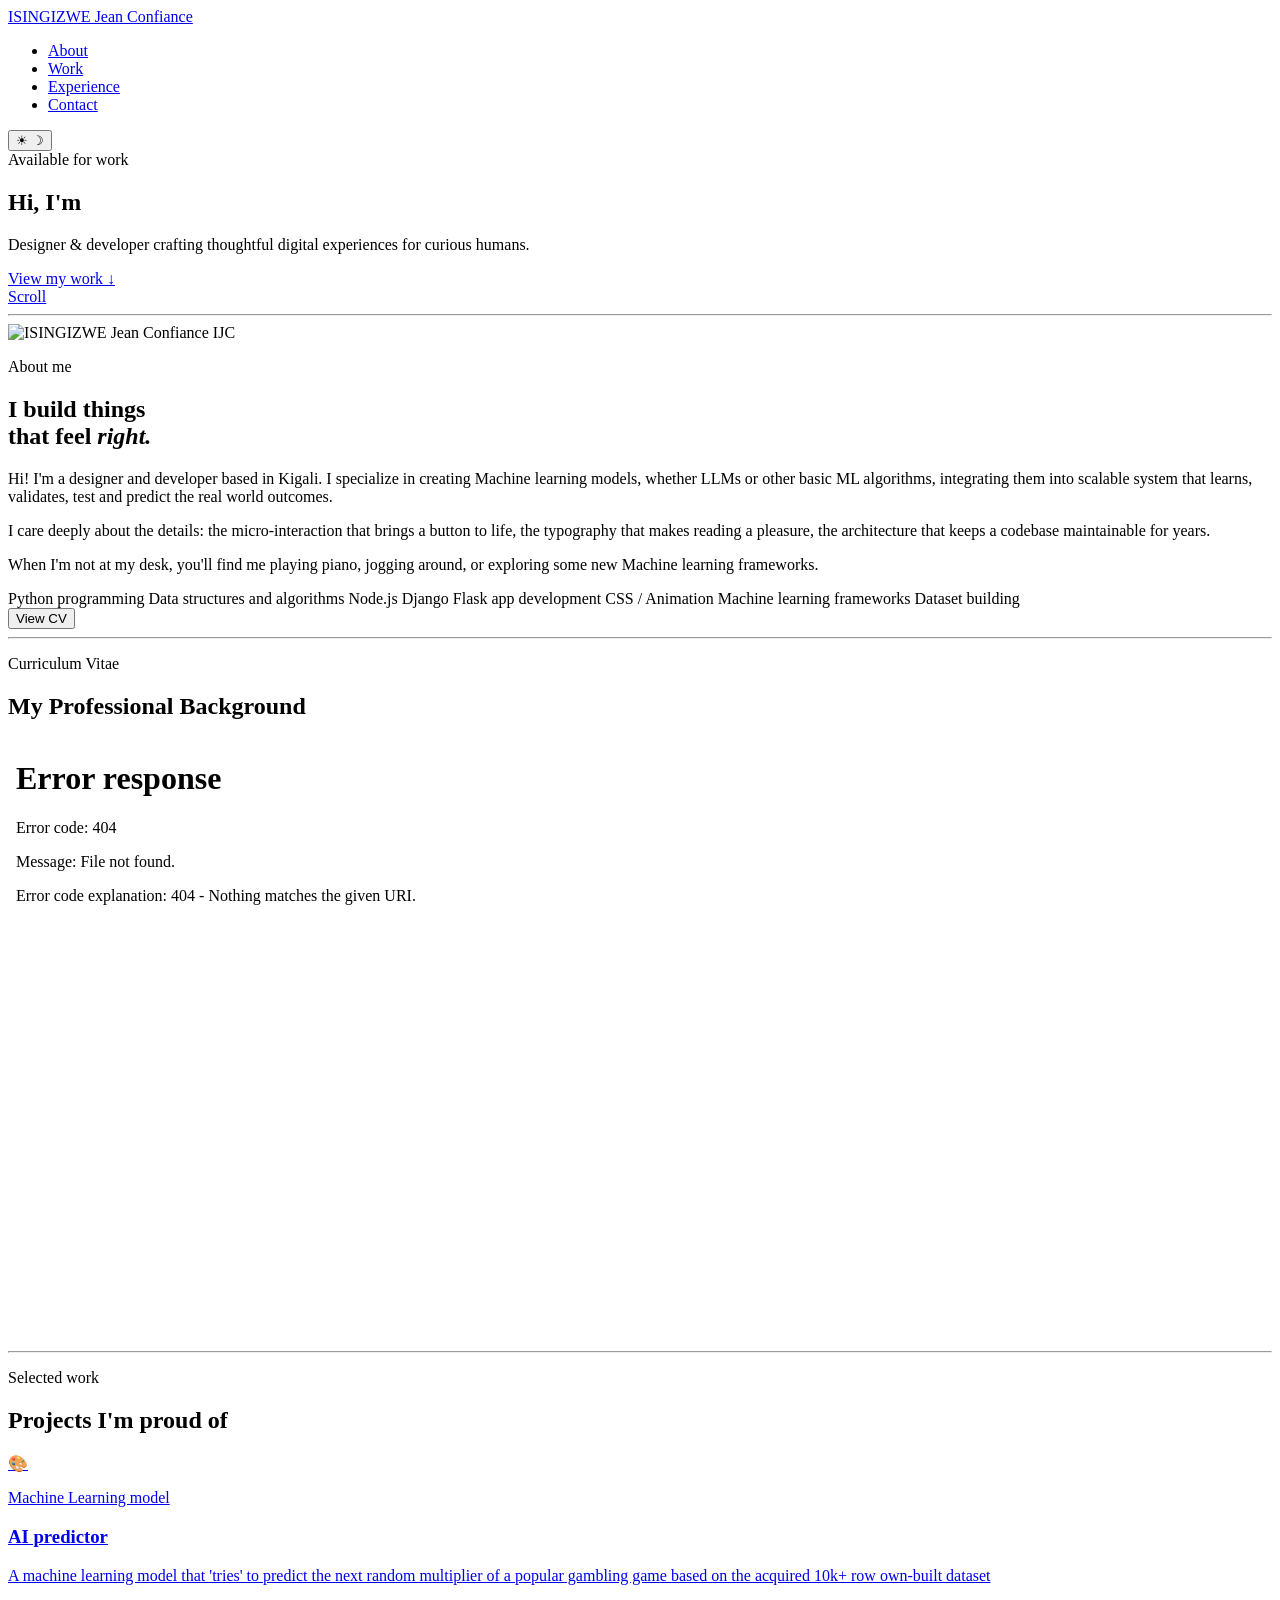
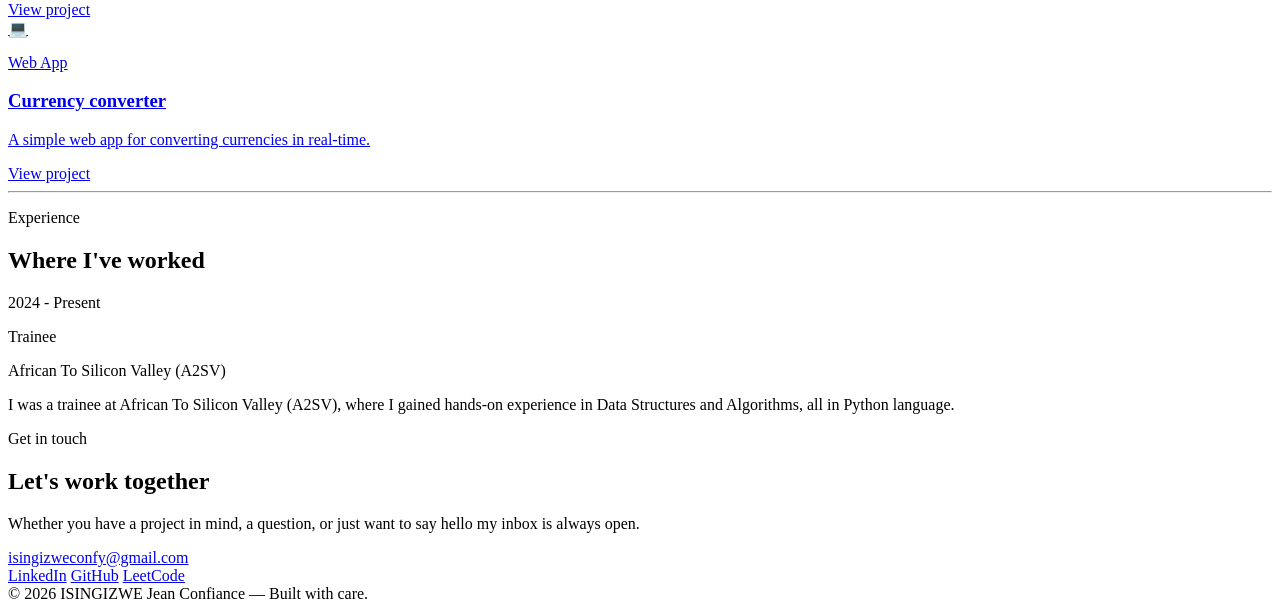
==== templates/index.html @ 3333d55b "Added files to .gitignore" ====
<!DOCTYPE html>
<html lang="en">
<head>
  <meta charset="UTF-8" />
  <meta name="viewport" content="width=device-width, initial-scale=1.0" />
  <title>ISINGIZWE Jean Confiance</title>
  <link rel="preconnect" href="https://fonts.googleapis.com" />
  <link rel="preconnect" href="https://fonts.gstatic.com" crossorigin />
  <link href="https://fonts.googleapis.com/css2?family=DM+Serif+Display:ital@0;1&family=DM+Sans:wght@300;400;500&display=swap" rel="stylesheet" />
  <link rel="stylesheet" href="style.css" />
</head>
<body>

  <!-- ══════════════════════════════════════
       NAV
  ══════════════════════════════════════ -->
  <nav>
    <a class="nav-logo" href="#hero">ISINGIZWE Jean Confiance</a>

    <div class="nav-right">
      <ul class="nav-links">
        <li><a href="#about">About</a></li>
        <li><a href="#work">Work</a></li>
        <li><a href="#experience">Experience</a></li>
        <li><a href="#contact">Contact</a></li>
      </ul>

      <!-- Dark / Light toggle -->
      <button class="theme-toggle" id="theme-toggle" aria-label="Switch theme">
        <span class="toggle-icon sun">☀</span>
        <span class="toggle-icon moon">☽</span>
        <span class="toggle-thumb"></span>
      </button>
    </div>
  </nav>


  <!-- ══════════════════════════════════════
       HERO
  ══════════════════════════════════════ -->
  <section id="hero">
    <div>
      <div class="hero-badge">Available for work</div>

      <!-- Typewriter heading -->
      <h1 class="hero-name">
        <span class="static-word">Hi,&nbsp;I'm</span>
        <span class="typewriter-wrap">
          <span class="typewriter-text" id="typewriter-text"></span>
          <span class="typewriter-cursor" aria-hidden="true"></span>
        </span>
      </h1>

      <p class="hero-tagline">
        Designer &amp; developer crafting thoughtful digital experiences for curious humans.
      </p>
      <a href="#work" class="hero-cta">View my work ↓</a>
    </div>

    <a href="#about" class="hero-scroll">Scroll</a>
  </section>

  <hr class="divider" />


  <!-- ══════════════════════════════════════
       ABOUT
  ══════════════════════════════════════ -->
  <section id="about">
    <div class="about-grid fade-in">
      <div class="about-avatar">
        <div class="avatar-placeholder">
          <img src="Jean Confiance_Photo.jpeg" alt="ISINGIZWE Jean Confiance" style="width:100%;height:100%;object-fit:cover;">
          <span class="avatar-initials">IJC</span>
        </div>
      </div>

      <div class="about-body">
        <p class="section-label">About me</p>
        <h2 class="section-title">I build things<br />that feel <em>right.</em></h2>
        <p>Hi! I'm a designer and developer based in Kigali. I specialize in creating Machine learning models, whether LLMs or other basic ML algorithms, integrating them into scalable system that learns, validates, test and predict the real world outcomes.</p>
        <p>I care deeply about the details: the micro-interaction that brings a button to life, the typography that makes reading a pleasure, the architecture that keeps a codebase maintainable for years.</p>
        <p>When I'm not at my desk, you'll find me playing piano, jogging around, or exploring some new Machine learning frameworks.</p>
        <div class="skills-row">
          <span class="skill-tag">Python programming</span>
          <span class="skill-tag">Data structures and algorithms</span>
          <span class="skill-tag">Node.js</span>
          <span class="skill-tag">Django</span>
          <span class="skill-tag">Flask app development</span>
          <span class="skill-tag">CSS / Animation</span>
          <span class="skill-tag">Machine learning frameworks</span>
          <span class="skill-tag">Dataset building</span>
          
        </div>
        <div class="cv-button-container">
          <button id="cv-button" class="cv-button">View CV</button>
        </div>
      </div>
    </div>
  </section>

  <hr class="divider" />

  <section id="cv" class="cv-section hidden">
    <div class="inner fade-in">
      <p class="section-label">Curriculum Vitae</p>
      <h2 class="section-title">My Professional Background</h2>
      <div class="cv-content">
        <iframe src="Resume.pdf" width="100%" height="600px" style="border: none;"></iframe>
      </div>
    </div>
  </section>

  <hr class="divider" />


  <!-- ══════════════════════════════════════
       WORK
  ══════════════════════════════════════ -->
  <div id="work">
    <div class="inner">
      <p class="section-label fade-in">Selected work</p>
      <h2 class="section-title fade-in">Projects I'm proud of</h2>

      <div class="projects-grid">

        <a class="project-card fade-in" href="https://github.com/Confy-Code/Confy_Aviator_predictor.git" target="_blank">
          <div class="project-icon">🎨</div>
          <p class="project-type">Machine Learning model</p>
          <h3 class="project-name">AI predictor</h3>
          <p class="project-desc">A machine learning model that 'tries' to predict the next random multiplier of a popular gambling game based on the acquired 10k+ row own-built dataset</p>
          <span class="project-link">View project</span>
        </a>

        <a class="project-card fade-in" href="https://confy-currency-converter.onrender.com/" target="_blank">
          <div class="project-icon">💻</div>
          <p class="project-type">Web App</p>
          <h3 class="project-name">Currency converter</h3>
          <p class="project-desc">A simple web app for converting currencies in real-time.</p>
          <span class="project-link">View project</span>
        </a>

      </div>
    </div>
  </div>

  <hr class="divider" />


  <!-- ══════════════════════════════════════
       EXPERIENCE
  ══════════════════════════════════════ -->
  <section id="experience">
    <p class="section-label fade-in">Experience</p>
    <h2 class="section-title fade-in">Where I've worked</h2>

    <div class="timeline fade-in">

      <div class="timeline-item">
        <span class="timeline-date">2024 - Present</span>
        <div>
          <p class="timeline-role">Trainee</p>
          <p class="timeline-company">African To Silicon Valley (A2SV)</p>
          <p class="timeline-detail">I was a trainee at African To Silicon Valley (A2SV), where I gained hands-on experience in Data Structures and Algorithms, all in Python language.</p>
        </div>
      </div>

    </div>
  </section>


  <!-- ══════════════════════════════════════
       CONTACT
  ══════════════════════════════════════ -->
  <div id="contact">
    <div class="inner fade-in">
      <p class="section-label">Get in touch</p>
      <h2 class="section-title">Let's work together</h2>
      <p>Whether you have a project in mind, a question, or just want to say hello my inbox is always open.</p>
      <a class="contact-email" href="mailto:hello@yourname.com">isingizweconfy@gmail.com</a>
      <div class="social-row">
        <a class="social-link" href="https://www.linkedin.com/in/isingizwe-j-confiance-118346249/" target="_blank">LinkedIn</a>
        <a class="social-link" href="https://github.com/Confy-Code" target="_blank">GitHub</a>
        <a class="social-link" href="https://leetcode.com/u/Confy-Code/" target="_blank">LeetCode</a>
      </div>
    </div>
  </div>


  <!-- ══════════════════════════════════════
       FOOTER
  ══════════════════════════════════════ -->
  <footer>
    © 2026 ISINGIZWE Jean Confiance — Built with care.
  </footer>

  <script src="main.js"></script>
</body>
</html>
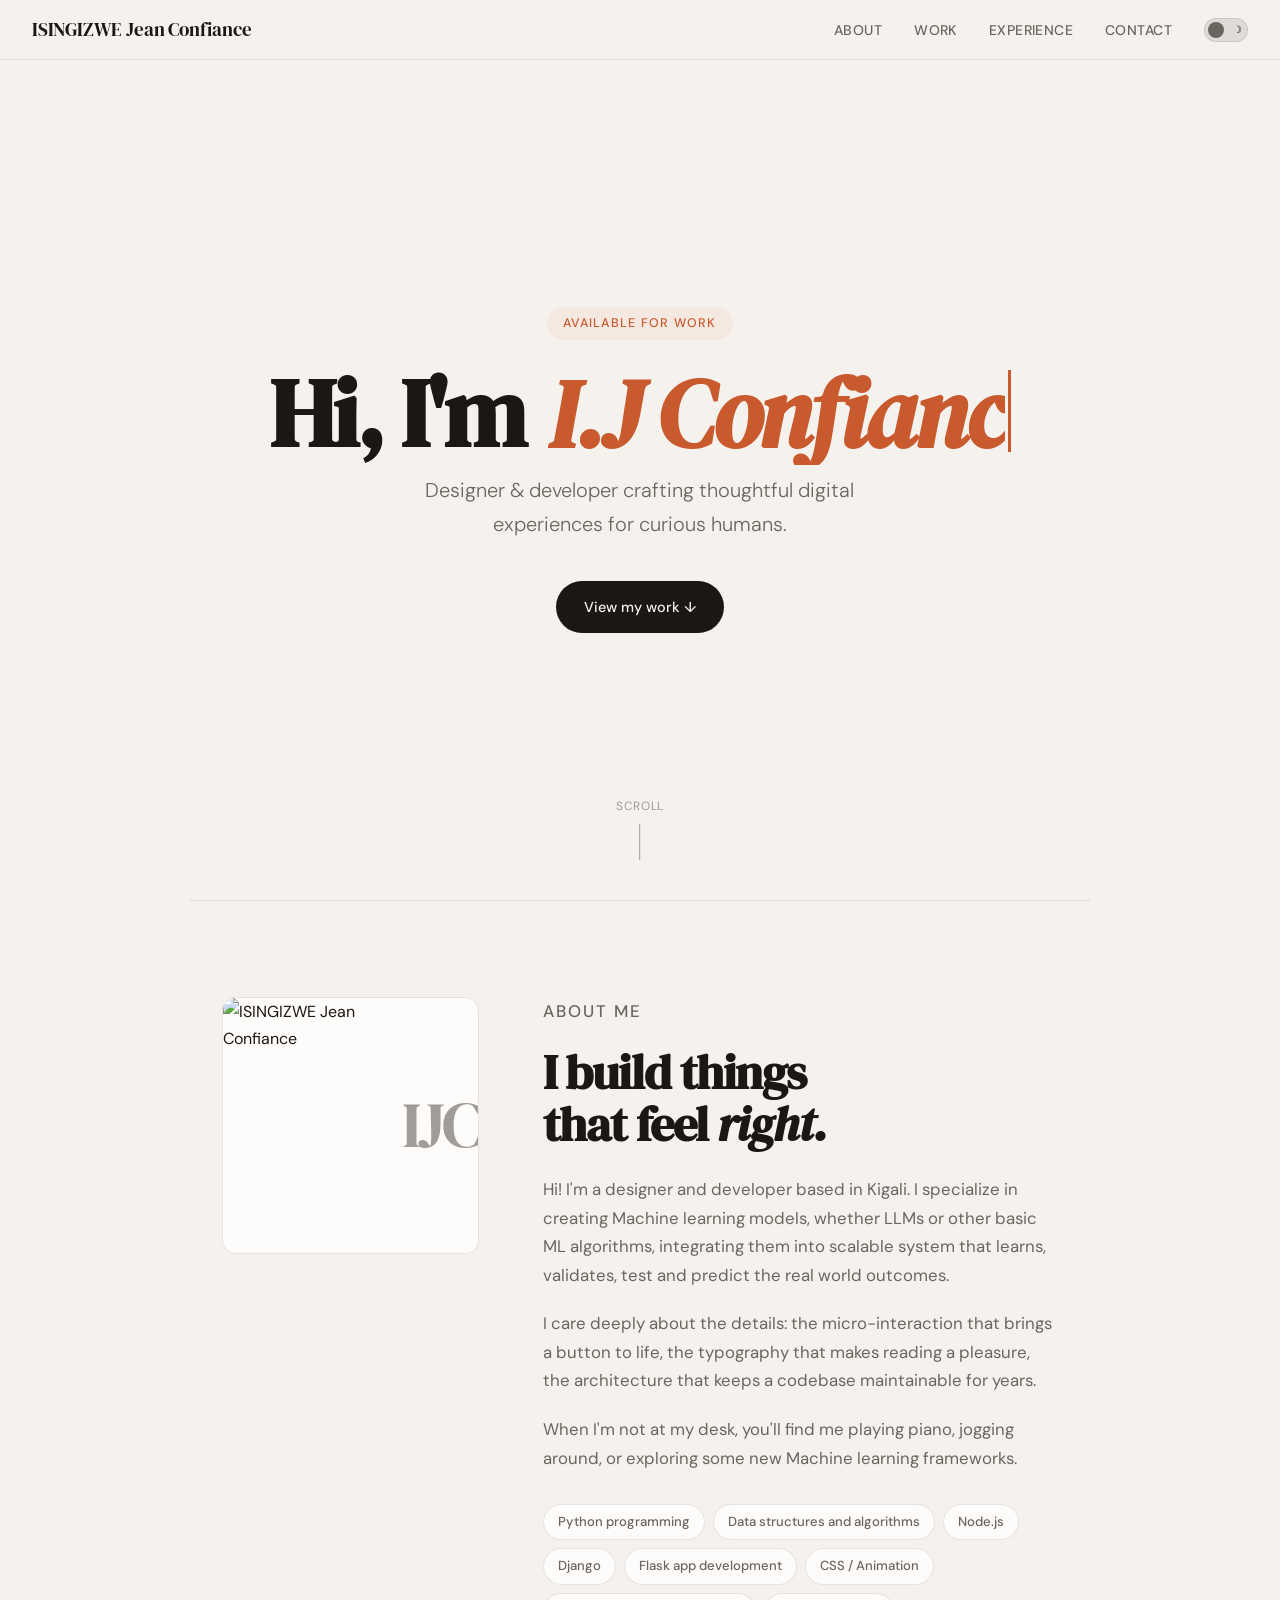
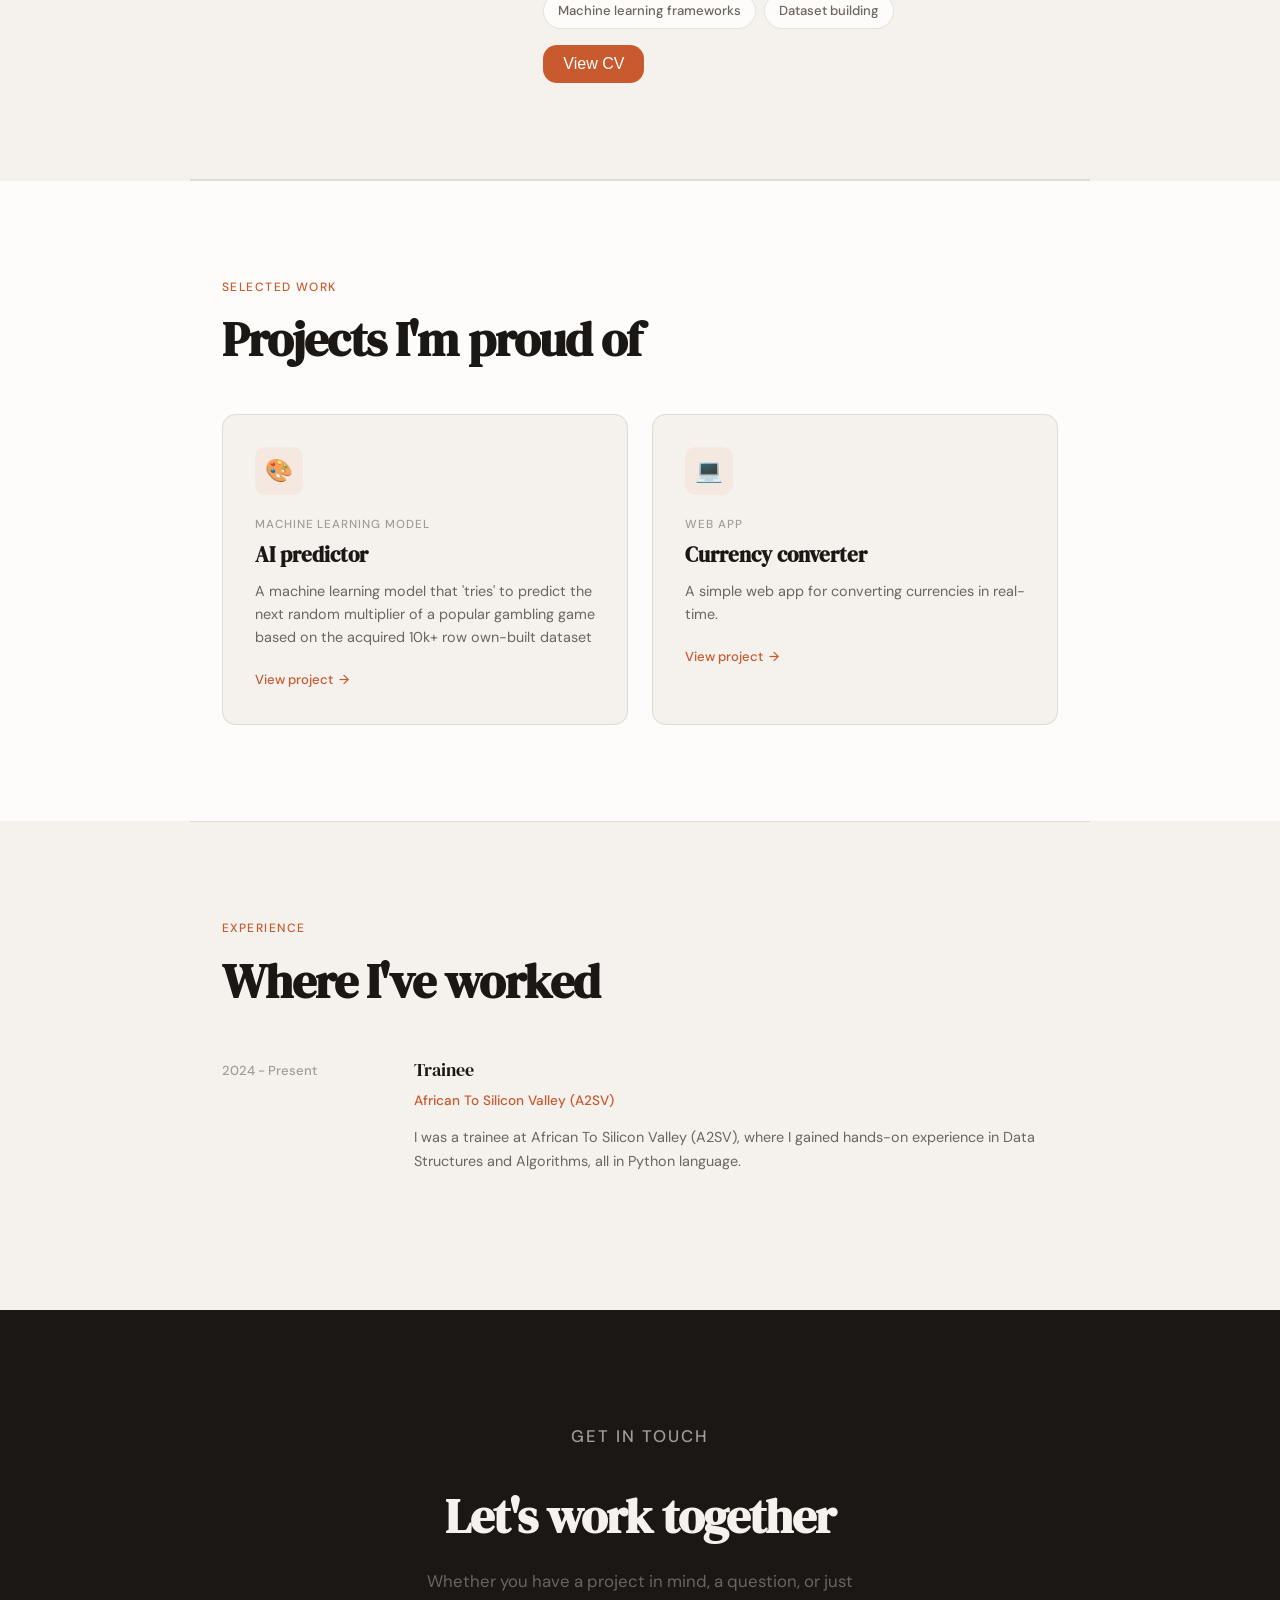
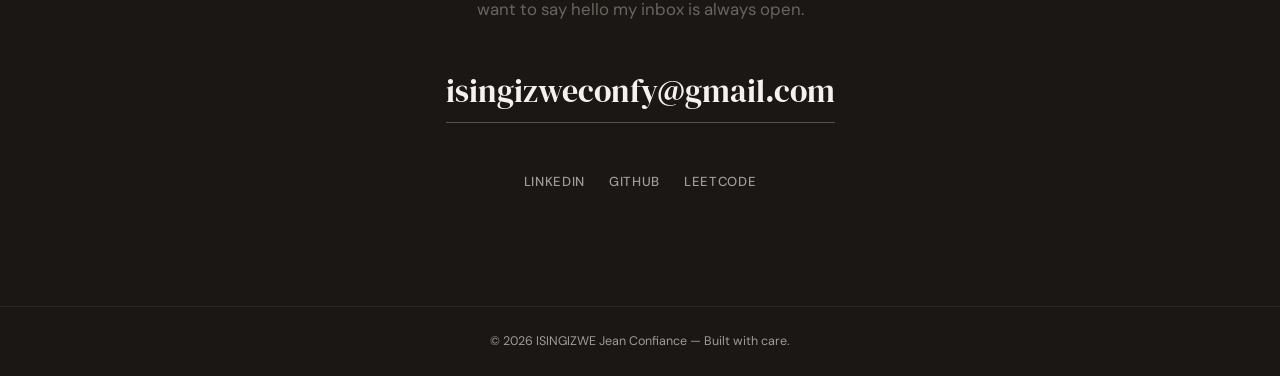
==== commit c1e96201: "Updated portfolio" ====
--- a/templates/index.html
+++ b/templates/index.html
@@ -7,7 +7,7 @@
   <link rel="preconnect" href="https://fonts.googleapis.com" />
   <link rel="preconnect" href="https://fonts.gstatic.com" crossorigin />
   <link href="https://fonts.googleapis.com/css2?family=DM+Serif+Display:ital@0;1&family=DM+Sans:wght@300;400;500&display=swap" rel="stylesheet" />
-  <link rel="stylesheet" href="style.css" />
+  <link rel="stylesheet" href="../scripts/style.css" />
 </head>
 <body>
 
@@ -70,7 +70,7 @@
     <div class="about-grid fade-in">
       <div class="about-avatar">
         <div class="avatar-placeholder">
-          <img src="Jean Confiance_Photo.jpeg" alt="ISINGIZWE Jean Confiance" style="width:100%;height:100%;object-fit:cover;">
+          <img src="../Jean Confiance_Photo.jpeg" alt="ISINGIZWE Jean Confiance" style="width:100%;height:100%;object-fit:cover;">
           <span class="avatar-initials">IJC</span>
         </div>
       </div>
@@ -106,7 +106,7 @@
       <p class="section-label">Curriculum Vitae</p>
       <h2 class="section-title">My Professional Background</h2>
       <div class="cv-content">
-        <iframe src="Resume.pdf" width="100%" height="600px" style="border: none;"></iframe>
+        <iframe src="../Resume.pdf" width="100%" height="600px" style="border: none;"></iframe>
       </div>
     </div>
   </section>
@@ -194,6 +194,6 @@
     © 2026 ISINGIZWE Jean Confiance — Built with care.
   </footer>
 
-  <script src="main.js"></script>
+  <script src="../scripts/main.js"></script>
 </body>
 </html>
--- a/scripts/style.css
+++ b/scripts/style.css
@@ -0,0 +1,522 @@
+/* =============================================
+   PORTFOLIO — style.css
+   ============================================= */
+
+*, *::before, *::after { box-sizing: border-box; margin: 0; padding: 0; }
+
+/* ── LIGHT THEME (default) ── */
+:root {
+  --bg:           #F5F2EE;
+  --surface:      #FDFCFA;
+  --ink:          #1A1714;
+  --ink-muted:    #6B6560;
+  --ink-faint:    #A09C97;
+  --accent:       #C85A2E;
+  --accent-light: #F5E8E0;
+  --border:       rgba(26,23,20,0.10);
+  --nav-bg:       rgba(245,242,238,0.88);
+  --serif:        'DM Serif Display', Georgia, serif;
+  --sans:         'DM Sans', system-ui, sans-serif;
+  --radius:       14px;
+  --max:          900px;
+  --transition:   background 0.3s ease, color 0.3s ease, border-color 0.3s ease;
+}
+
+/* ── DARK THEME ── */
+[data-theme="dark"] {
+  --bg:           #141210;
+  --surface:      #1C1917;
+  --ink:          #F0EDE8;
+  --ink-muted:    #A09C97;
+  --ink-faint:    #6B6560;
+  --accent:       #E07040;
+  --accent-light: #2A1A10;
+  --border:       rgba(240,237,232,0.10);
+  --nav-bg:       rgba(20,18,16,0.88);
+}
+
+html { scroll-behavior: smooth; }
+
+body {
+  font-family: var(--sans);
+  background: var(--bg);
+  color: var(--ink);
+  font-size: 16px;
+  line-height: 1.7;
+  font-weight: 400;
+  transition: var(--transition);
+}
+
+/* =============================================
+   NAV
+   ============================================= */
+nav {
+  position: fixed; top: 0; left: 0; right: 0; z-index: 100;
+  background: var(--nav-bg);
+  backdrop-filter: blur(12px);
+  border-bottom: 1px solid var(--border);
+  display: flex; align-items: center; justify-content: space-between;
+  padding: 0 2rem; height: 60px;
+  transition: var(--transition);
+}
+
+.nav-logo {
+  font-family: var(--serif);
+  font-size: 1.2rem;
+  color: var(--ink);
+  text-decoration: none;
+  letter-spacing: -0.01em;
+  transition: color 0.2s;
+}
+
+.nav-right {
+  display: flex; align-items: center; gap: 2rem;
+}
+
+.nav-links { display: flex; gap: 2rem; list-style: none; }
+
+.nav-links a {
+  font-size: 0.875rem;
+  font-weight: 500;
+  color: var(--ink-muted);
+  text-decoration: none;
+  letter-spacing: 0.03em;
+  text-transform: uppercase;
+  transition: color 0.2s;
+}
+.nav-links a:hover { color: var(--accent); }
+
+/* ── THEME TOGGLE BUTTON ── */
+.theme-toggle {
+  width: 44px; height: 24px;
+  background: var(--border);
+  border: 1px solid var(--border);
+  border-radius: 100px;
+  cursor: pointer;
+  position: relative;
+  transition: background 0.3s;
+  flex-shrink: 0;
+  padding: 0;
+  outline: none;
+}
+.theme-toggle:focus-visible {
+  box-shadow: 0 0 0 3px var(--accent);
+}
+.theme-toggle .toggle-thumb {
+  position: absolute;
+  top: 3px; left: 3px;
+  width: 16px; height: 16px;
+  border-radius: 50%;
+  background: var(--ink-muted);
+  transition: transform 0.3s cubic-bezier(0.34,1.56,0.64,1), background 0.3s;
+}
+[data-theme="dark"] .theme-toggle .toggle-thumb {
+  transform: translateX(20px);
+  background: var(--accent);
+}
+.theme-toggle .toggle-icon {
+  position: absolute;
+  top: 50%; font-size: 10px;
+  line-height: 1;
+  transform: translateY(-50%);
+  user-select: none;
+  pointer-events: none;
+}
+.toggle-icon.sun  { left:  5px; }
+.toggle-icon.moon { right: 5px; }
+
+/* =============================================
+   HERO
+   ============================================= */
+#hero {
+  min-height: 100vh;
+  display: flex; align-items: center; justify-content: center;
+  text-align: center;
+  padding: 120px 2rem 80px;
+  position: relative;
+  overflow: hidden;
+}
+
+.hero-badge {
+  display: inline-block;
+  font-size: 0.78rem; font-weight: 500;
+  letter-spacing: 0.1em; text-transform: uppercase;
+  color: var(--accent);
+  background: var(--accent-light);
+  padding: 6px 16px; border-radius: 100px;
+  margin-bottom: 1.5rem;
+  transition: var(--transition);
+}
+
+/* ── TYPEWRITER NAME ── */
+.hero-name {
+  font-family: var(--serif);
+  font-size: clamp(3rem, 8vw, 6rem);
+  line-height: 1.05;
+  letter-spacing: -0.03em;
+  color: var(--ink);
+  margin-bottom: 0.5rem;
+  display: flex;
+  align-items: baseline;
+  justify-content: center;
+  flex-wrap: wrap;
+  gap: 0.25em;
+}
+
+.hero-name .static-word {
+  display: inline-block;
+}
+
+.typewriter-wrap {
+  display: inline-flex;
+  align-items: baseline;
+  position: relative;
+}
+
+.typewriter-text {
+  font-style: italic;
+  color: var(--accent);
+  white-space: nowrap;
+  overflow: hidden;
+  display: inline-block;
+}
+
+/* blinking cursor */
+.typewriter-cursor {
+  display: inline-block;
+  width: 3px;
+  height: 0.85em;
+  background: var(--accent);
+  margin-left: 3px;
+  vertical-align: baseline;
+  position: relative;
+  top: 0.05em;
+  animation: blink 0.75s step-end infinite;
+  flex-shrink: 0;
+}
+
+@keyframes blink {
+  0%, 100% { opacity: 1; }
+  50%       { opacity: 0; }
+}
+
+.hero-tagline {
+  font-size: clamp(1rem, 2.5vw, 1.25rem);
+  color: var(--ink-muted);
+  max-width: 480px;
+  margin: 0 auto 2.5rem;
+  font-weight: 300;
+}
+
+.hero-cta {
+  display: inline-flex; align-items: center; gap: 10px;
+  background: var(--ink); color: var(--bg);
+  text-decoration: none;
+  font-size: 0.9rem; font-weight: 500;
+  padding: 14px 28px; border-radius: 100px;
+  transition: background 0.2s, transform 0.15s, color 0.2s;
+}
+.hero-cta:hover { background: var(--accent); transform: translateY(-2px); color: #fff; }
+
+.hero-scroll {
+  position: absolute; bottom: 2.5rem; left: 50%; transform: translateX(-50%);
+  display: flex; flex-direction: column; align-items: center; gap: 8px;
+  font-size: 0.75rem; color: var(--ink-faint); letter-spacing: 0.05em;
+  text-transform: uppercase; text-decoration: none;
+  animation: bob 2.5s ease-in-out infinite;
+}
+.hero-scroll::after {
+  content: ''; display: block;
+  width: 1px; height: 36px;
+  background: var(--ink-faint);
+}
+@keyframes bob {
+  0%,100% { transform: translateX(-50%) translateY(0);   }
+  50%     { transform: translateX(-50%) translateY(6px);  }
+}
+
+/* =============================================
+   SHARED SECTION STYLES
+   ============================================= */
+section { max-width: var(--max); margin: 0 auto; padding: 6rem 2rem; }
+
+.section-label {
+  font-size: 0.75rem; font-weight: 500;
+  letter-spacing: 0.12em; text-transform: uppercase;
+  color: var(--accent);
+  margin-bottom: 1rem;
+}
+
+.section-title {
+  font-family: var(--serif);
+  font-size: clamp(2rem, 4vw, 3rem);
+  line-height: 1.1; letter-spacing: -0.02em;
+  color: var(--ink);
+  margin-bottom: 1.5rem;
+}
+
+.divider {
+  border: none;
+  border-top: 1px solid var(--border);
+  max-width: var(--max); margin: 0 auto;
+}
+
+/* =============================================
+   ABOUT
+   ============================================= */
+#about .about-grid {
+  display: grid;
+  grid-template-columns: 1fr 2fr;
+  gap: 4rem; align-items: start;
+}
+
+.about-avatar {
+  aspect-ratio: 1;
+  background: var(--surface);
+  border-radius: var(--radius);
+  border: 1px solid var(--border);
+  overflow: hidden;
+  display: flex; align-items: center; justify-content: center;
+  transition: var(--transition);
+}
+
+.avatar-placeholder {
+  width: 100%; height: 100%;
+  background: var(--surface);
+  display: flex; align-items: center; justify-content: center;
+  min-height: 240px;
+}
+
+.avatar-initials {
+  font-family: var(--serif);
+  font-size: 4rem; color: var(--ink-faint);
+  letter-spacing: -0.04em;
+}
+
+.about-body p { color: var(--ink-muted); margin-bottom: 1.25rem; font-size: 1.05rem; }
+.about-body p:last-child { margin-bottom: 0; }
+
+.skills-row {
+  display: flex; flex-wrap: wrap; gap: 8px; margin-top: 2rem;
+}
+
+.skill-tag {
+  font-size: 0.82rem; font-weight: 500;
+  background: var(--surface);
+  border: 1px solid var(--border);
+  padding: 6px 14px; border-radius: 100px;
+  color: var(--ink-muted);
+  transition: var(--transition);
+}
+
+/* =============================================
+   WORK
+   ============================================= */
+#work {
+  background: var(--surface);
+  max-width: 100%; padding: 6rem 0;
+  transition: var(--transition);
+}
+#work .inner { max-width: var(--max); margin: 0 auto; padding: 0 2rem; }
+
+.projects-grid {
+  display: grid;
+  grid-template-columns: repeat(auto-fit, minmax(260px, 1fr));
+  gap: 1.5rem;
+  margin-top: 3rem;
+}
+
+.project-card {
+  background: var(--bg);
+  border-radius: var(--radius);
+  border: 1px solid var(--border);
+  padding: 2rem;
+  transition: transform 0.2s, box-shadow 0.2s, background 0.3s, border-color 0.3s;
+  cursor: pointer;
+  text-decoration: none; color: inherit; display: block;
+}
+.project-card:hover {
+  transform: translateY(-4px);
+  box-shadow: 0 12px 32px rgba(0,0,0,0.12);
+}
+
+.project-icon {
+  width: 48px; height: 48px;
+  background: var(--accent-light);
+  border-radius: 10px;
+  display: flex; align-items: center; justify-content: center;
+  font-size: 1.4rem; margin-bottom: 1.25rem;
+  transition: var(--transition);
+}
+
+.project-type {
+  font-size: 0.73rem; font-weight: 500;
+  letter-spacing: 0.08em; text-transform: uppercase;
+  color: var(--ink-faint); margin-bottom: 0.5rem;
+}
+
+.project-name {
+  font-family: var(--serif);
+  font-size: 1.3rem; color: var(--ink);
+  margin-bottom: 0.75rem; line-height: 1.2;
+}
+
+.project-desc { font-size: 0.9rem; color: var(--ink-muted); line-height: 1.6; }
+
+.project-link {
+  display: inline-flex; align-items: center; gap: 6px;
+  margin-top: 1.25rem;
+  font-size: 0.82rem; font-weight: 500;
+  color: var(--accent); text-decoration: none;
+}
+.project-link::after { content: '→'; transition: transform 0.15s; }
+.project-link:hover::after { transform: translateX(4px); }
+
+/* =============================================
+   EXPERIENCE
+   ============================================= */
+#experience .timeline { margin-top: 3rem; }
+
+.timeline-item {
+  display: grid;
+  grid-template-columns: 160px 1fr;
+  gap: 2rem;
+  padding-bottom: 2.5rem;
+  position: relative;
+}
+
+.timeline-item:not(:last-child)::after {
+  content: '';
+  position: absolute; left: 159px; top: 0; bottom: 0;
+  width: 1px; background: var(--border);
+  transition: background 0.3s;
+}
+
+.timeline-date {
+  font-size: 0.82rem; color: var(--ink-faint);
+  padding-top: 4px; font-weight: 500;
+}
+
+.timeline-role {
+  font-family: var(--serif);
+  font-size: 1.1rem; margin-bottom: 0.25rem;
+  color: var(--ink);
+}
+
+.timeline-company {
+  font-size: 0.85rem; color: var(--accent);
+  font-weight: 500; margin-bottom: 0.75rem;
+}
+
+.timeline-detail { font-size: 0.9rem; color: var(--ink-muted); }
+
+/* =============================================
+   CONTACT
+   ============================================= */
+#contact {
+  text-align: center;
+  background: var(--ink);
+  color: var(--bg);
+  max-width: 100%; padding: 7rem 2rem;
+  transition: var(--transition);
+}
+#contact .inner { max-width: var(--max); margin: 0 auto; }
+#contact .section-label { color: var(--ink-faint); }
+#contact .section-title { color: var(--bg); }
+#contact p { color: var(--ink-muted); font-size: 1.05rem; max-width: 440px; margin: 0 auto 2.5rem; }
+
+.contact-email {
+  display: inline-block;
+  font-family: var(--serif);
+  font-size: clamp(1.4rem, 3vw, 2rem);
+  color: var(--bg); text-decoration: none;
+  border-bottom: 1.5px solid rgba(255,255,255,0.25);
+  padding-bottom: 4px;
+  margin-bottom: 3rem;
+  transition: border-color 0.2s, color 0.2s;
+}
+.contact-email:hover { border-color: var(--accent); color: #f5c4a8; }
+
+.social-row {
+  display: flex; justify-content: center; gap: 1.5rem; flex-wrap: wrap;
+}
+
+.social-link {
+  font-size: 0.82rem; font-weight: 500;
+  letter-spacing: 0.05em; text-transform: uppercase;
+  color: var(--ink-faint); text-decoration: none;
+  transition: color 0.2s;
+}
+.social-link:hover { color: var(--bg); }
+
+/* =============================================
+   FOOTER
+   ============================================= */
+footer {
+  background: var(--ink);
+  text-align: center;
+  padding: 1.5rem;
+  border-top: 1px solid rgba(255,255,255,0.07);
+  font-size: 0.78rem; color: var(--ink-faint);
+  transition: var(--transition);
+}
+
+/* =============================================
+   SCROLL FADE-IN
+   ============================================= */
+.fade-in {
+  opacity: 0;
+  transform: translateY(18px);
+  transition: opacity 0.5s ease, transform 0.5s ease;
+}
+.fade-in.visible {
+  opacity: 1;
+  transform: translateY(0);
+}
+
+/* =============================================
+   RESPONSIVE
+   ============================================= */
+@media (max-width: 680px) {
+  nav { padding: 0 1.25rem; }
+  .nav-links { gap: 1.25rem; }
+  .nav-right { gap: 1.25rem; }
+
+  #about .about-grid { grid-template-columns: 1fr; }
+
+  .timeline-item { grid-template-columns: 1fr; gap: 0.25rem; }
+  .timeline-item:not(:last-child)::after { display: none; }
+  .timeline-date { font-size: 0.78rem; }
+}
+
+/* =============================================
+   CV STYLES
+   ============================================= */
+.hidden {
+  display: none;
+}
+
+.cv-button {
+  background: var(--accent);
+  color: white;
+  border: none;
+  padding: 10px 20px;
+  border-radius: var(--radius);
+  cursor: pointer;
+  font-size: 16px;
+  transition: var(--transition);
+  margin-top: 1rem;
+}
+
+.cv-button:hover {
+  background: var(--accent-light);
+  color: var(--ink);
+}
+
+.cv-section {
+  padding: 4rem 0;
+}
+
+.cv-content {
+  margin-top: 2rem;
+}
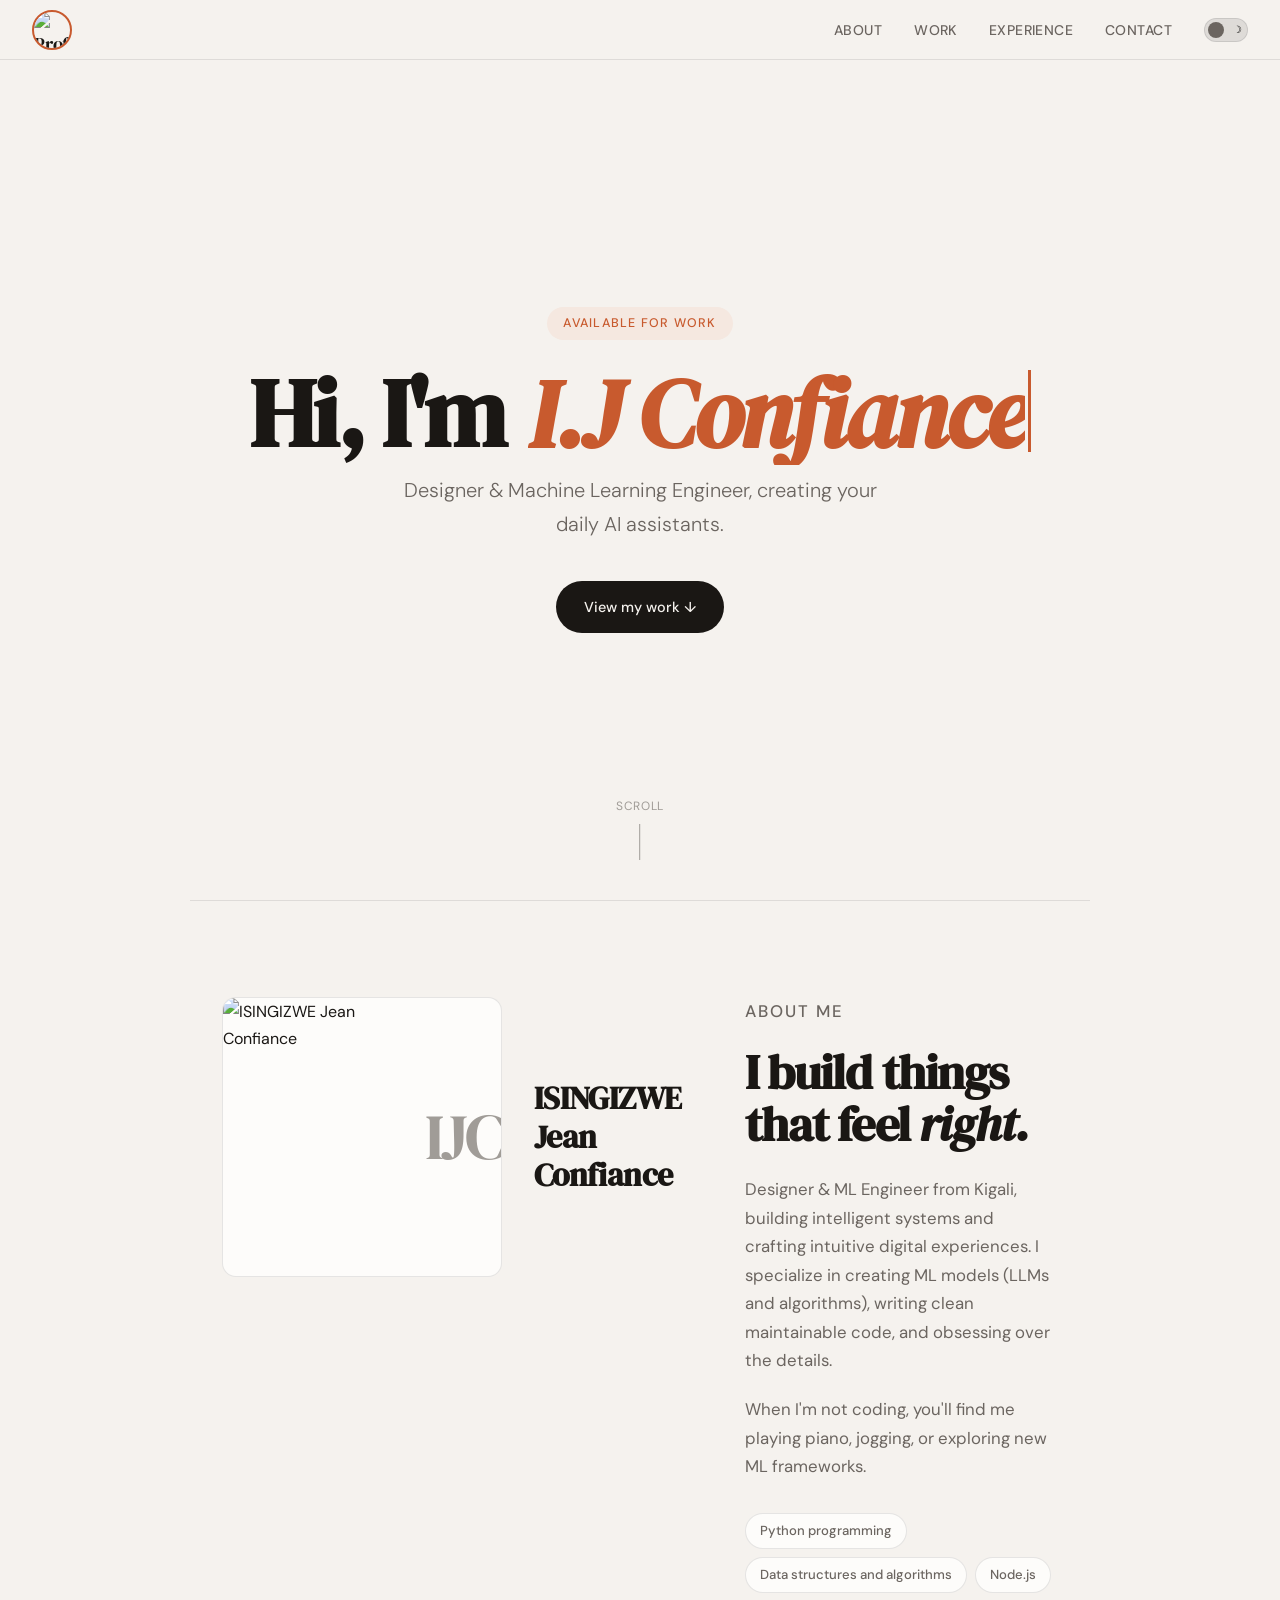
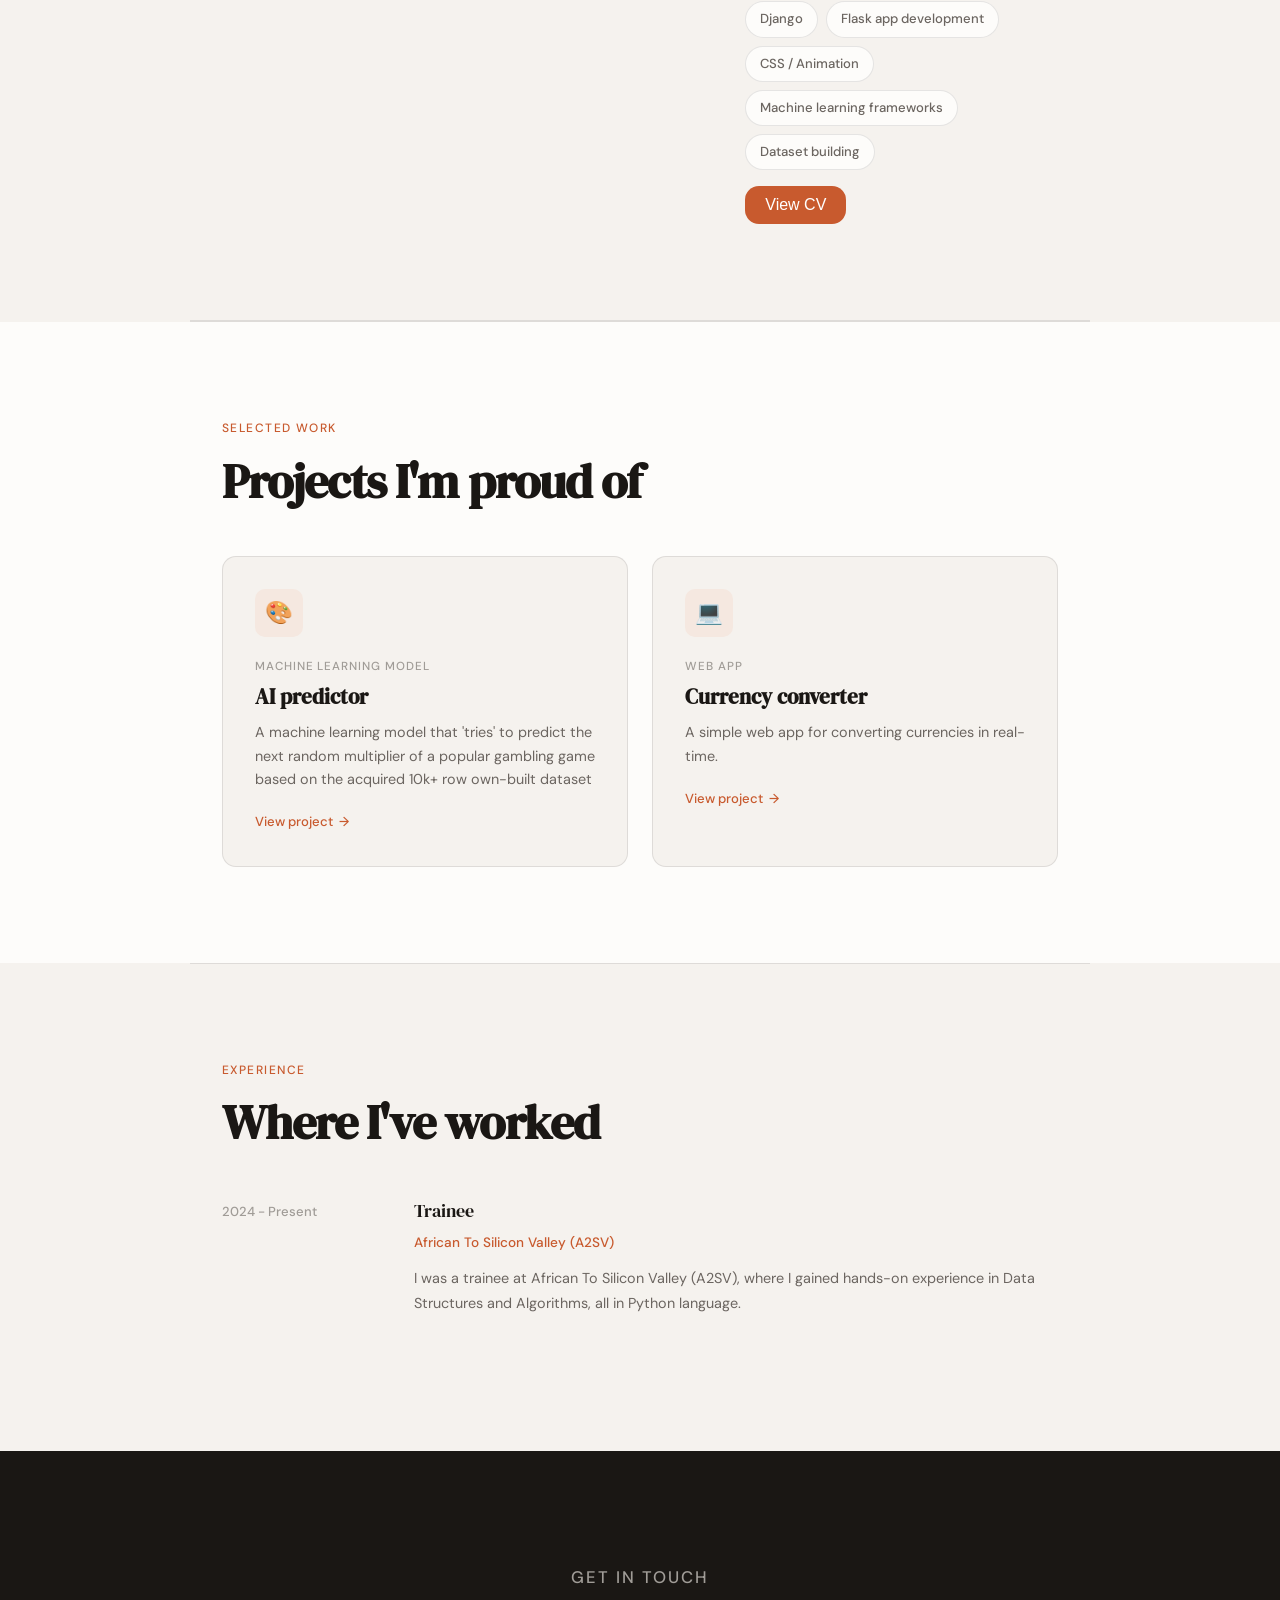
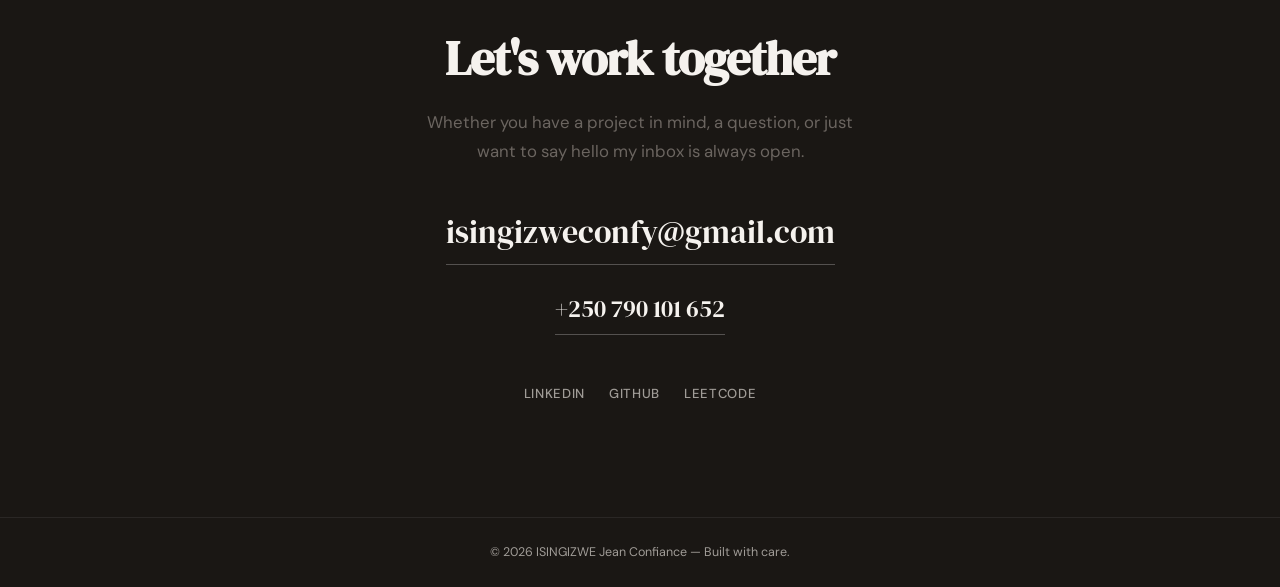
==== commit 0b274376: "updated the front page" ====
--- a/templates/index.html
+++ b/templates/index.html
@@ -15,7 +15,9 @@
        NAV
   ══════════════════════════════════════ -->
   <nav>
-    <a class="nav-logo" href="#hero">ISINGIZWE Jean Confiance</a>
+    <a class="nav-logo" href="#hero">
+      <img src="../Jean Confiance_Photo.jpeg" alt="Profile" class="nav-profile-img">
+    </a>
 
     <div class="nav-right">
       <ul class="nav-links">
@@ -52,7 +54,7 @@
       </h1>
 
       <p class="hero-tagline">
-        Designer &amp; developer crafting thoughtful digital experiences for curious humans.
+        Designer &amp; Machine Learning Engineer, creating your daily AI assistants.
       </p>
       <a href="#work" class="hero-cta">View my work ↓</a>
     </div>
@@ -69,18 +71,22 @@
   <section id="about">
     <div class="about-grid fade-in">
       <div class="about-avatar">
-        <div class="avatar-placeholder">
-          <img src="../Jean Confiance_Photo.jpeg" alt="ISINGIZWE Jean Confiance" style="width:100%;height:100%;object-fit:cover;">
-          <span class="avatar-initials">IJC</span>
+        <div class="about-avatar-header">
+          <div class="avatar-placeholder">
+            <img src="../Jean Confiance_Photo.jpeg" alt="ISINGIZWE Jean Confiance" style="width:100%;height:100%;object-fit:cover;">
+            <span class="avatar-initials">IJC</span>
+          </div>
+          <div class="avatar-name">
+            <h3>ISINGIZWE Jean Confiance</h3>
+          </div>
         </div>
       </div>
 
       <div class="about-body">
         <p class="section-label">About me</p>
         <h2 class="section-title">I build things<br />that feel <em>right.</em></h2>
-        <p>Hi! I'm a designer and developer based in Kigali. I specialize in creating Machine learning models, whether LLMs or other basic ML algorithms, integrating them into scalable system that learns, validates, test and predict the real world outcomes.</p>
-        <p>I care deeply about the details: the micro-interaction that brings a button to life, the typography that makes reading a pleasure, the architecture that keeps a codebase maintainable for years.</p>
-        <p>When I'm not at my desk, you'll find me playing piano, jogging around, or exploring some new Machine learning frameworks.</p>
+        <p>Designer & ML Engineer from Kigali, building intelligent systems and crafting intuitive digital experiences. I specialize in creating ML models (LLMs and algorithms), writing clean maintainable code, and obsessing over the details.</p>
+        <p>When I'm not coding, you'll find me playing piano, jogging, or exploring new ML frameworks.</p>
         <div class="skills-row">
           <span class="skill-tag">Python programming</span>
           <span class="skill-tag">Data structures and algorithms</span>
@@ -177,7 +183,10 @@
       <p class="section-label">Get in touch</p>
       <h2 class="section-title">Let's work together</h2>
       <p>Whether you have a project in mind, a question, or just want to say hello my inbox is always open.</p>
-      <a class="contact-email" href="mailto:hello@yourname.com">isingizweconfy@gmail.com</a>
+      <div class="contact-methods">
+        <a class="contact-email" href="https://mail.google.com/mail/?view=cm&fs=1&to=isingizweconfy@gmail.com" target="_blank">isingizweconfy@gmail.com</a>
+        <a class="contact-phone">+250 790 101 652</a>
+      </div>
       <div class="social-row">
         <a class="social-link" href="https://www.linkedin.com/in/isingizwe-j-confiance-118346249/" target="_blank">LinkedIn</a>
         <a class="social-link" href="https://github.com/Confy-Code" target="_blank">GitHub</a>
--- a/scripts/style.css
+++ b/scripts/style.css
@@ -67,6 +67,22 @@
   text-decoration: none;
   letter-spacing: -0.01em;
   transition: color 0.2s;
+  display: flex;
+  align-items: center;
+  flex-shrink: 0;
+}
+
+.nav-profile-img {
+  width: 40px;
+  height: 40px;
+  border-radius: 50%;
+  object-fit: cover;
+  border: 2px solid var(--accent);
+  transition: transform 0.2s;
+}
+
+.nav-logo:hover .nav-profile-img {
+  transform: scale(1.1);
 }
 
 .nav-right {
@@ -271,26 +287,62 @@
 }
 
 .about-avatar {
-  aspect-ratio: 1;
+  aspect-ratio: auto;
+  background: transparent;
+  border-radius: 0;
+  border: none;
+  overflow: visible;
+  display: flex;
+  align-items: center;
+  justify-content: flex-start;
+  transition: var(--transition);
+}
+
+.avatar-placeholder {
+  width: 100%;
+  height: 100%;
   background: var(--surface);
+  display: flex;
+  align-items: center;
+  justify-content: center;
+  min-height: 280px;
   border-radius: var(--radius);
   border: 1px solid var(--border);
   overflow: hidden;
-  display: flex; align-items: center; justify-content: center;
-  transition: var(--transition);
-}
-
-.avatar-placeholder {
-  width: 100%; height: 100%;
-  background: var(--surface);
-  display: flex; align-items: center; justify-content: center;
-  min-height: 240px;
+  flex-shrink: 0;
 }
 
 .avatar-initials {
   font-family: var(--serif);
   font-size: 4rem; color: var(--ink-faint);
   letter-spacing: -0.04em;
+}
+
+.about-avatar-header {
+  display: flex;
+  align-items: center;
+  gap: 2rem;
+  width: 100%;
+}
+
+.about-avatar-header .avatar-placeholder {
+  flex-shrink: 0;
+  width: 280px;
+  height: 280px;
+  min-height: unset;
+}
+
+.avatar-name {
+  flex: 1;
+}
+
+.avatar-name h3 {
+  font-family: var(--serif);
+  font-size: 2rem;
+  color: var(--ink);
+  line-height: 1.2;
+  letter-spacing: -0.02em;
+  margin: 0;
 }
 
 .about-body p { color: var(--ink-muted); margin-bottom: 1.25rem; font-size: 1.05rem; }
@@ -432,10 +484,29 @@
   color: var(--bg); text-decoration: none;
   border-bottom: 1.5px solid rgba(255,255,255,0.25);
   padding-bottom: 4px;
+  transition: border-color 0.2s, color 0.2s;
+}
+.contact-email:hover { border-color: var(--accent); color: #f5c4a8; }
+
+.contact-methods {
+  display: flex;
+  flex-direction: column;
+  align-items: center;
+  gap: 1.5rem;
   margin-bottom: 3rem;
+}
+
+.contact-phone {
+  display: inline-block;
+  font-family: var(--serif);
+  font-size: clamp(1rem, 2vw, 1.5rem);
+  color: var(--bg);
+  text-decoration: none;
+  border-bottom: 1.5px solid rgba(255,255,255,0.25);
+  padding-bottom: 4px;
   transition: border-color 0.2s, color 0.2s;
 }
-.contact-email:hover { border-color: var(--accent); color: #f5c4a8; }
+.contact-phone:hover { border-color: var(--accent); color: #f5c4a8; }
 
 .social-row {
   display: flex; justify-content: center; gap: 1.5rem; flex-wrap: wrap;
@@ -477,16 +548,187 @@
 /* =============================================
    RESPONSIVE
    ============================================= */
-@media (max-width: 680px) {
-  nav { padding: 0 1.25rem; }
-  .nav-links { gap: 1.25rem; }
-  .nav-right { gap: 1.25rem; }
-
-  #about .about-grid { grid-template-columns: 1fr; }
-
-  .timeline-item { grid-template-columns: 1fr; gap: 0.25rem; }
-  .timeline-item:not(:last-child)::after { display: none; }
-  .timeline-date { font-size: 0.78rem; }
+@media (max-width: 768px) {
+  /* NAV */
+  nav {
+    padding: 0 1rem;
+    height: 56px;
+  }
+
+  .nav-logo {
+    font-size: 1rem;
+  }
+
+  .nav-profile-img {
+    width: 36px;
+    height: 36px;
+  }
+
+  .nav-links {
+    gap: 1rem;
+  }
+
+  .nav-links a {
+    font-size: 0.75rem;
+    letter-spacing: 0.02em;
+  }
+
+  .nav-right {
+    gap: 1rem;
+  }
+
+  /* HERO */
+  #hero {
+    padding: 100px 1.5rem 60px;
+  }
+
+  .hero-name {
+    font-size: clamp(2rem, 6vw, 3.5rem);
+  }
+
+  .hero-tagline {
+    font-size: clamp(0.9rem, 2vw, 1rem);
+    max-width: 90%;
+  }
+
+  /* ABOUT */
+  #about .about-grid {
+    grid-template-columns: 1fr;
+    gap: 2.5rem;
+  }
+
+  .about-avatar-header {
+    flex-direction: column;
+    align-items: center;
+    gap: 1.5rem;
+    text-align: center;
+  }
+
+  .about-avatar-header .avatar-placeholder {
+    width: 240px;
+    height: 240px;
+  }
+
+  .avatar-name h3 {
+    font-size: 1.5rem;
+  }
+
+  .about-body p {
+    font-size: 1rem;
+  }
+
+  .section-title {
+    font-size: clamp(1.5rem, 3vw, 2.5rem);
+  }
+
+  .skills-row {
+    gap: 6px;
+  }
+
+  .skill-tag {
+    font-size: 0.8rem;
+  }
+
+  /* CV */
+  .cv-content iframe {
+    height: 400px;
+  }
+
+  /* CONTACT */
+  .contact-email {
+    font-size: clamp(1.2rem, 2.5vw, 1.8rem);
+  }
+
+  .contact-phone {
+    font-size: clamp(0.95rem, 1.8vw, 1.3rem);
+  }
+
+  /* TIMELINE */
+  .timeline-item {
+    grid-template-columns: 1fr;
+    gap: 0.25rem;
+  }
+
+  .timeline-item:not(:last-child)::after {
+    display: none;
+  }
+
+  .timeline-date {
+    font-size: 0.75rem;
+  }
+
+  /* GENERAL */
+  section {
+    padding: 4rem 1.5rem;
+  }
+}
+
+@media (max-width: 480px) {
+  /* EXTRA SMALL SCREENS */
+  nav {
+    padding: 0 0.75rem;
+  }
+
+  .nav-profile-img {
+    width: 32px;
+    height: 32px;
+  }
+
+  .nav-links {
+    gap: 0.75rem;
+  }
+
+  .nav-links a {
+    font-size: 0.7rem;
+  }
+
+  .hero-name {
+    font-size: clamp(1.5rem, 5vw, 2.5rem);
+  }
+
+  .hero-cta {
+    padding: 12px 24px;
+    font-size: 0.8rem;
+  }
+
+  .about-avatar-header {
+    gap: 1rem;
+  }
+
+  .about-avatar-header .avatar-placeholder {
+    width: 200px;
+    height: 200px;
+  }
+
+  .avatar-name h3 {
+    font-size: 1.2rem;
+  }
+
+  .avatar-initials {
+    font-size: 2.5rem;
+  }
+
+  /* CV */
+  .section-title {
+    font-size: clamp(1.2rem, 2.5vw, 1.8rem);
+  }
+
+  .cv-content iframe {
+    height: 300px;
+  }
+
+  /* CONTACT */
+  .contact-email {
+    font-size: clamp(1rem, 2vw, 1.4rem);
+  }
+
+  .contact-phone {
+    font-size: clamp(0.9rem, 1.5vw, 1.2rem);
+  }
+
+  section {
+    padding: 3rem 1rem;
+  }
 }
 
 /* =============================================
@@ -520,3 +762,9 @@
 .cv-content {
   margin-top: 2rem;
 }
+
+.cv-content iframe {
+  width: 100%;
+  height: 600px;
+  display: block;
+}
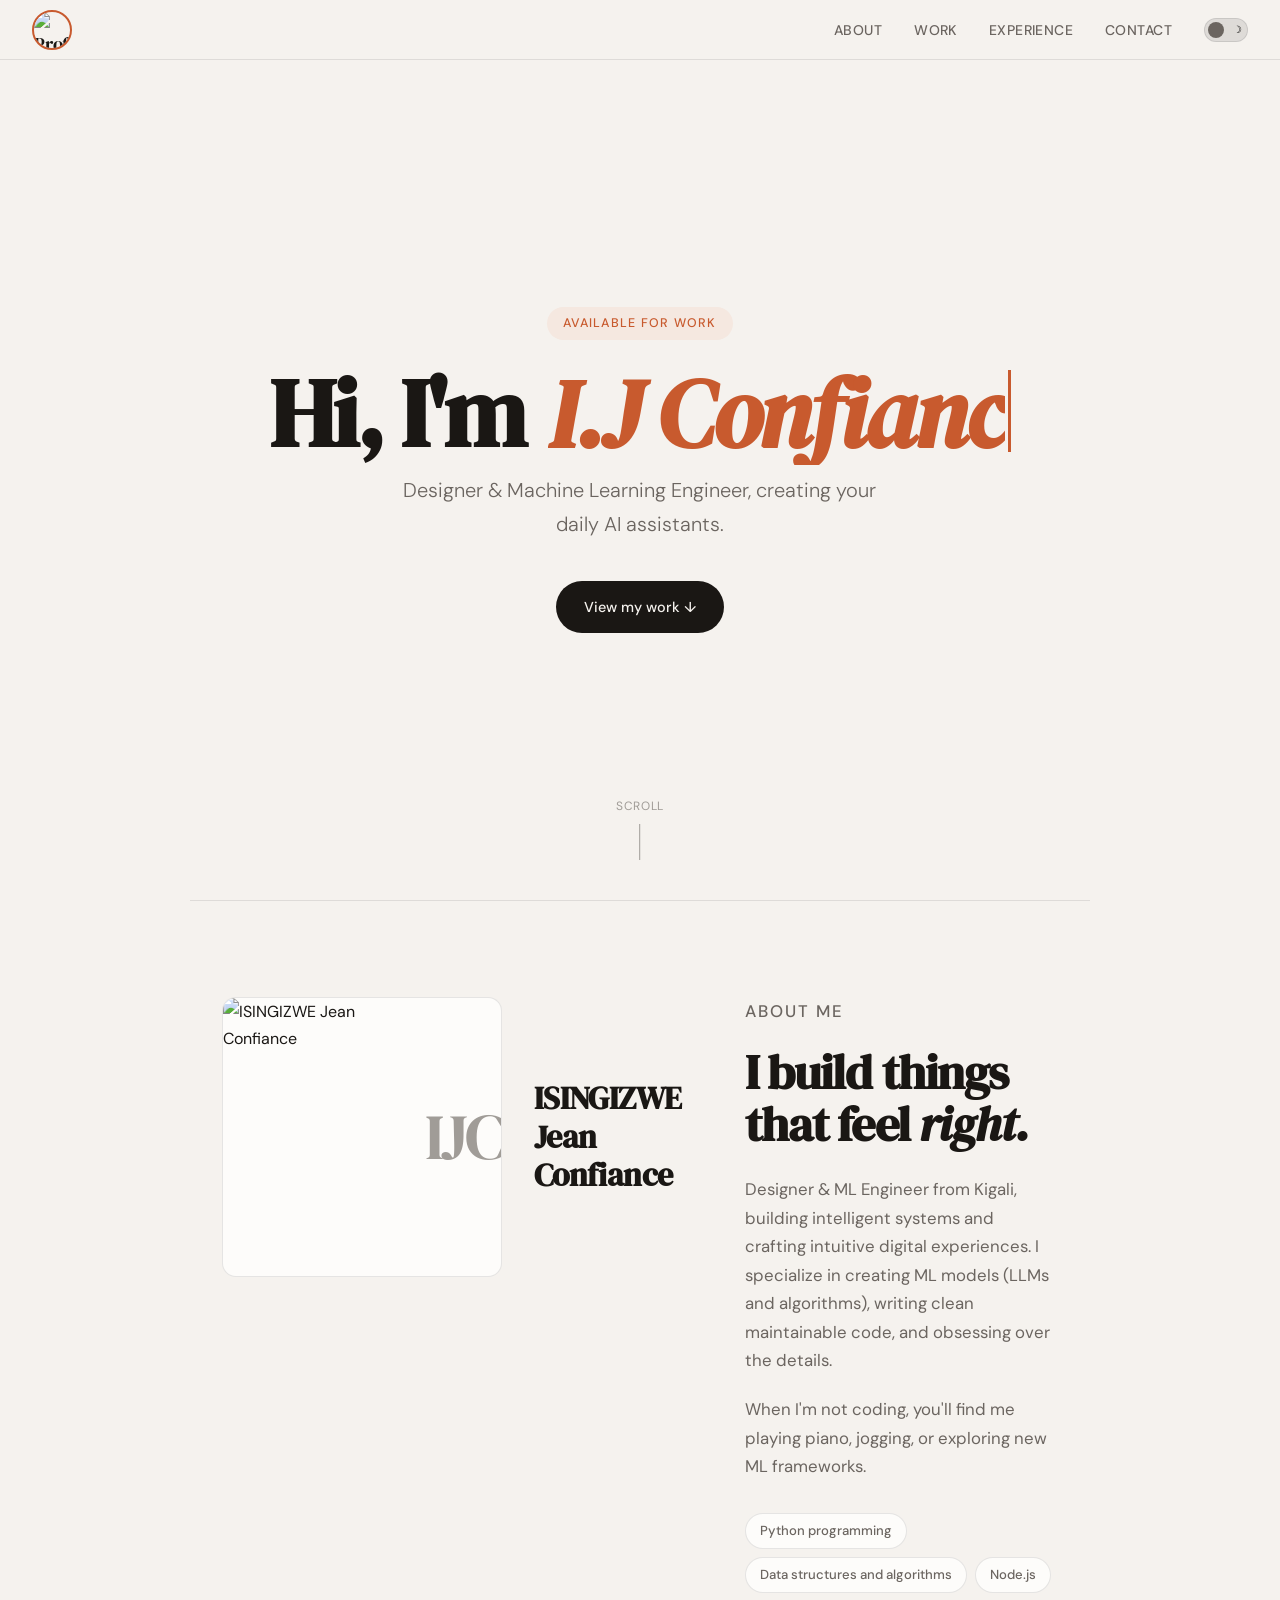
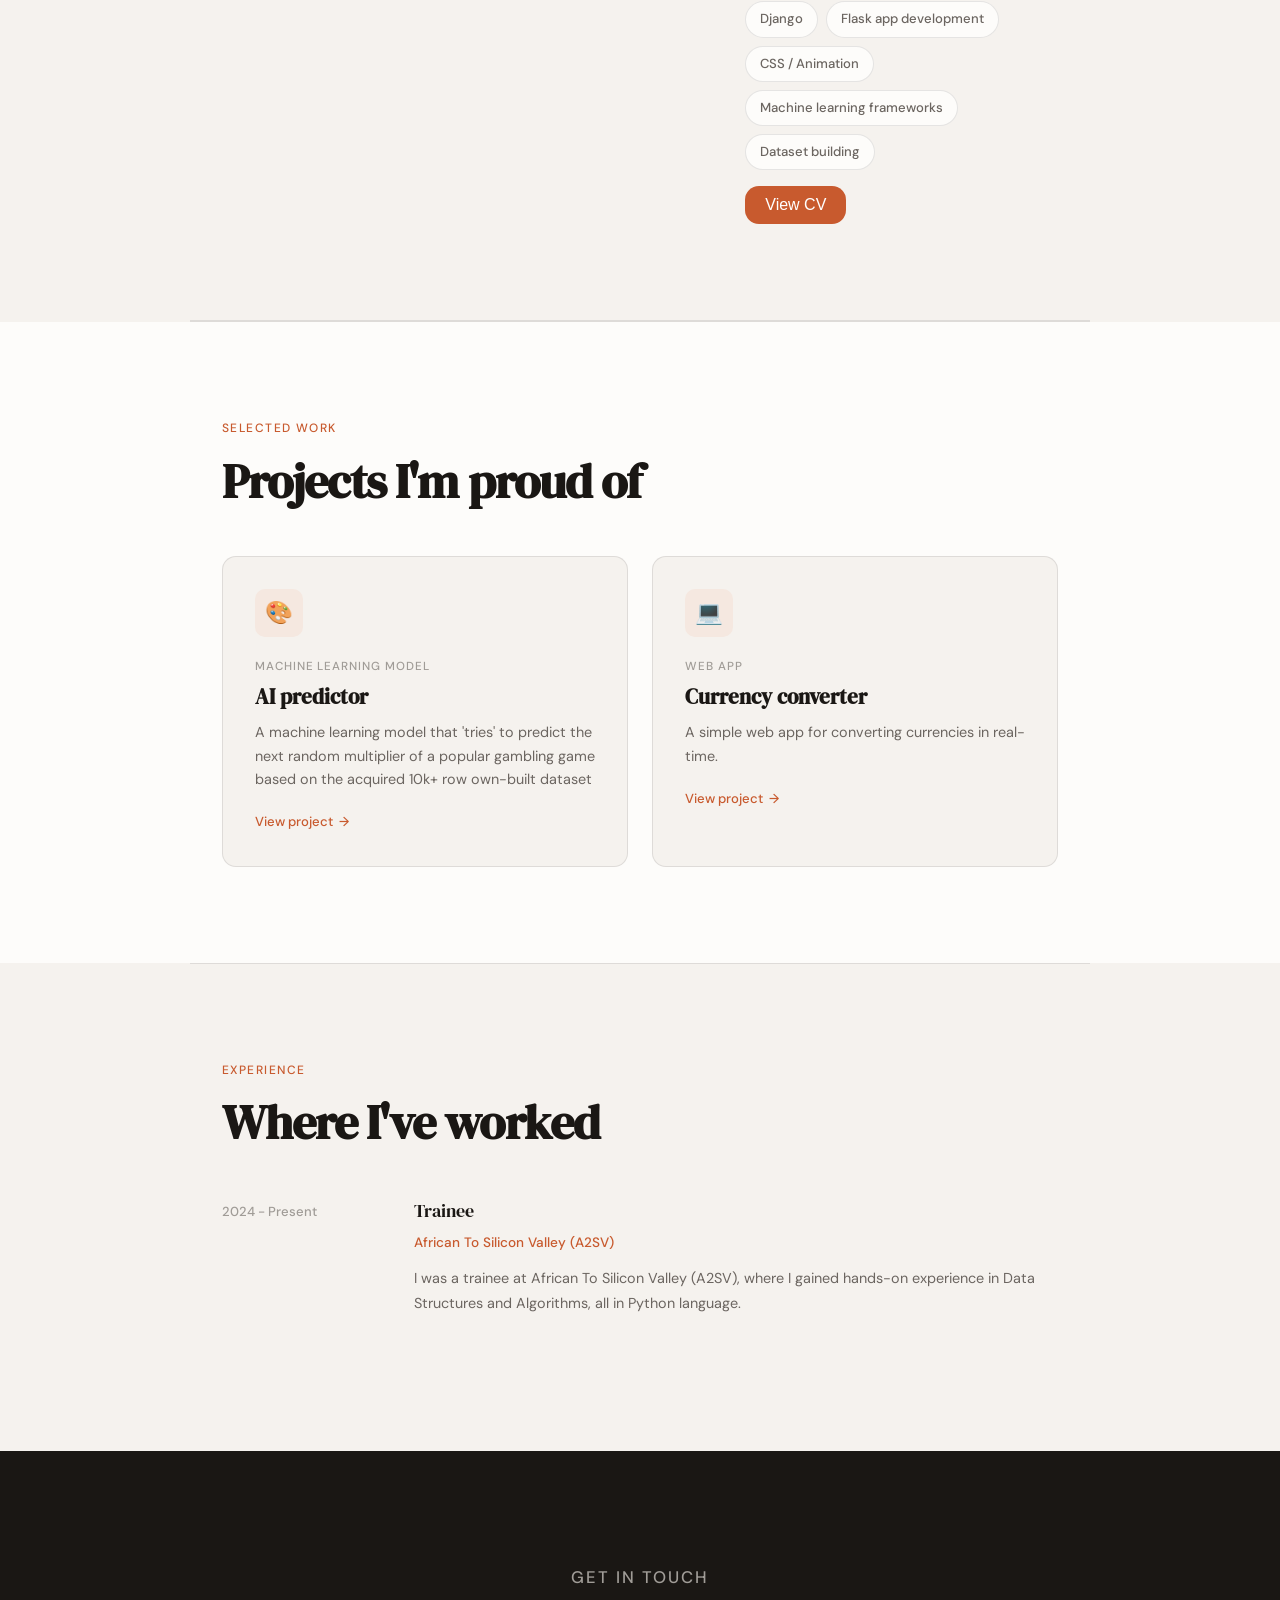
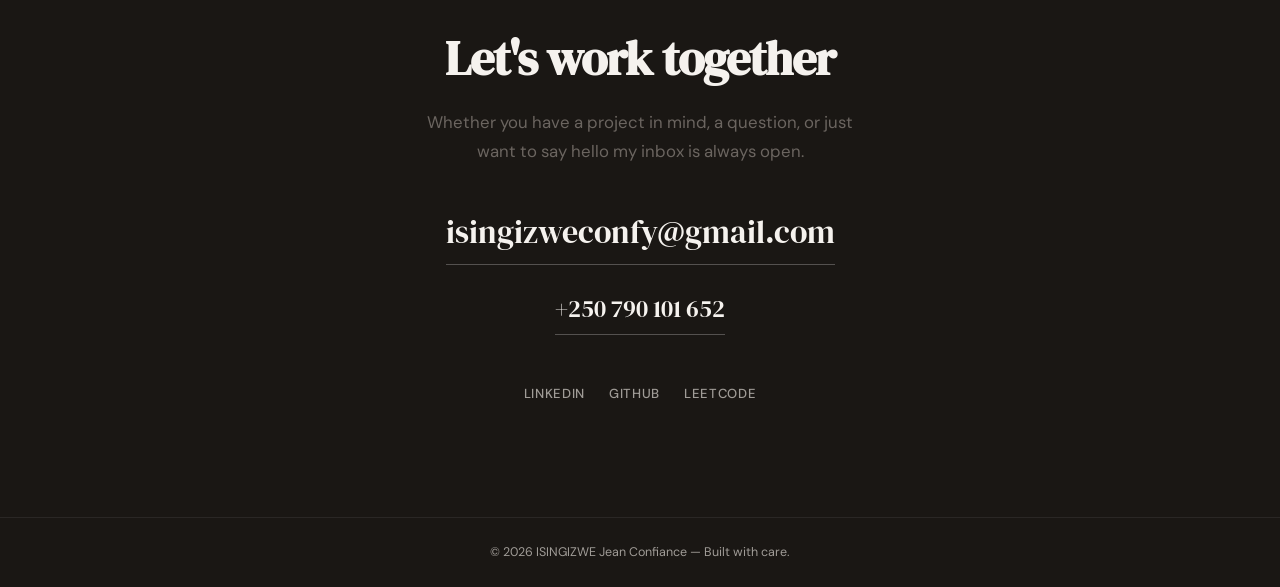
==== commit df5cfa5d: "Added the root app.py script" ====
--- a/templates/index.html
+++ b/templates/index.html
@@ -7,7 +7,7 @@
   <link rel="preconnect" href="https://fonts.googleapis.com" />
   <link rel="preconnect" href="https://fonts.gstatic.com" crossorigin />
   <link href="https://fonts.googleapis.com/css2?family=DM+Serif+Display:ital@0;1&family=DM+Sans:wght@300;400;500&display=swap" rel="stylesheet" />
-  <link rel="stylesheet" href="../scripts/style.css" />
+  <link rel="stylesheet" href="/scripts/style.css" />
 </head>
 <body>
 
@@ -16,7 +16,7 @@
   ══════════════════════════════════════ -->
   <nav>
     <a class="nav-logo" href="#hero">
-      <img src="../Jean Confiance_Photo.jpeg" alt="Profile" class="nav-profile-img">
+      <img src="/Jean Confiance_Photo.jpeg" alt="Profile" class="nav-profile-img">
     </a>
 
     <div class="nav-right">
@@ -73,7 +73,7 @@
       <div class="about-avatar">
         <div class="about-avatar-header">
           <div class="avatar-placeholder">
-            <img src="../Jean Confiance_Photo.jpeg" alt="ISINGIZWE Jean Confiance" style="width:100%;height:100%;object-fit:cover;">
+            <img src="/Jean Confiance_Photo.jpeg" alt="ISINGIZWE Jean Confiance" style="width:100%;height:100%;object-fit:cover;">
             <span class="avatar-initials">IJC</span>
           </div>
           <div class="avatar-name">
@@ -112,7 +112,7 @@
       <p class="section-label">Curriculum Vitae</p>
       <h2 class="section-title">My Professional Background</h2>
       <div class="cv-content">
-        <iframe src="../Resume.pdf" width="100%" height="600px" style="border: none;"></iframe>
+        <iframe src="/Resume.pdf" width="100%" height="600px" style="border: none;"></iframe>
       </div>
     </div>
   </section>
@@ -203,6 +203,6 @@
     © 2026 ISINGIZWE Jean Confiance — Built with care.
   </footer>
 
-  <script src="../scripts/main.js"></script>
+  <script src="/scripts/main.js"></script>
 </body>
 </html>
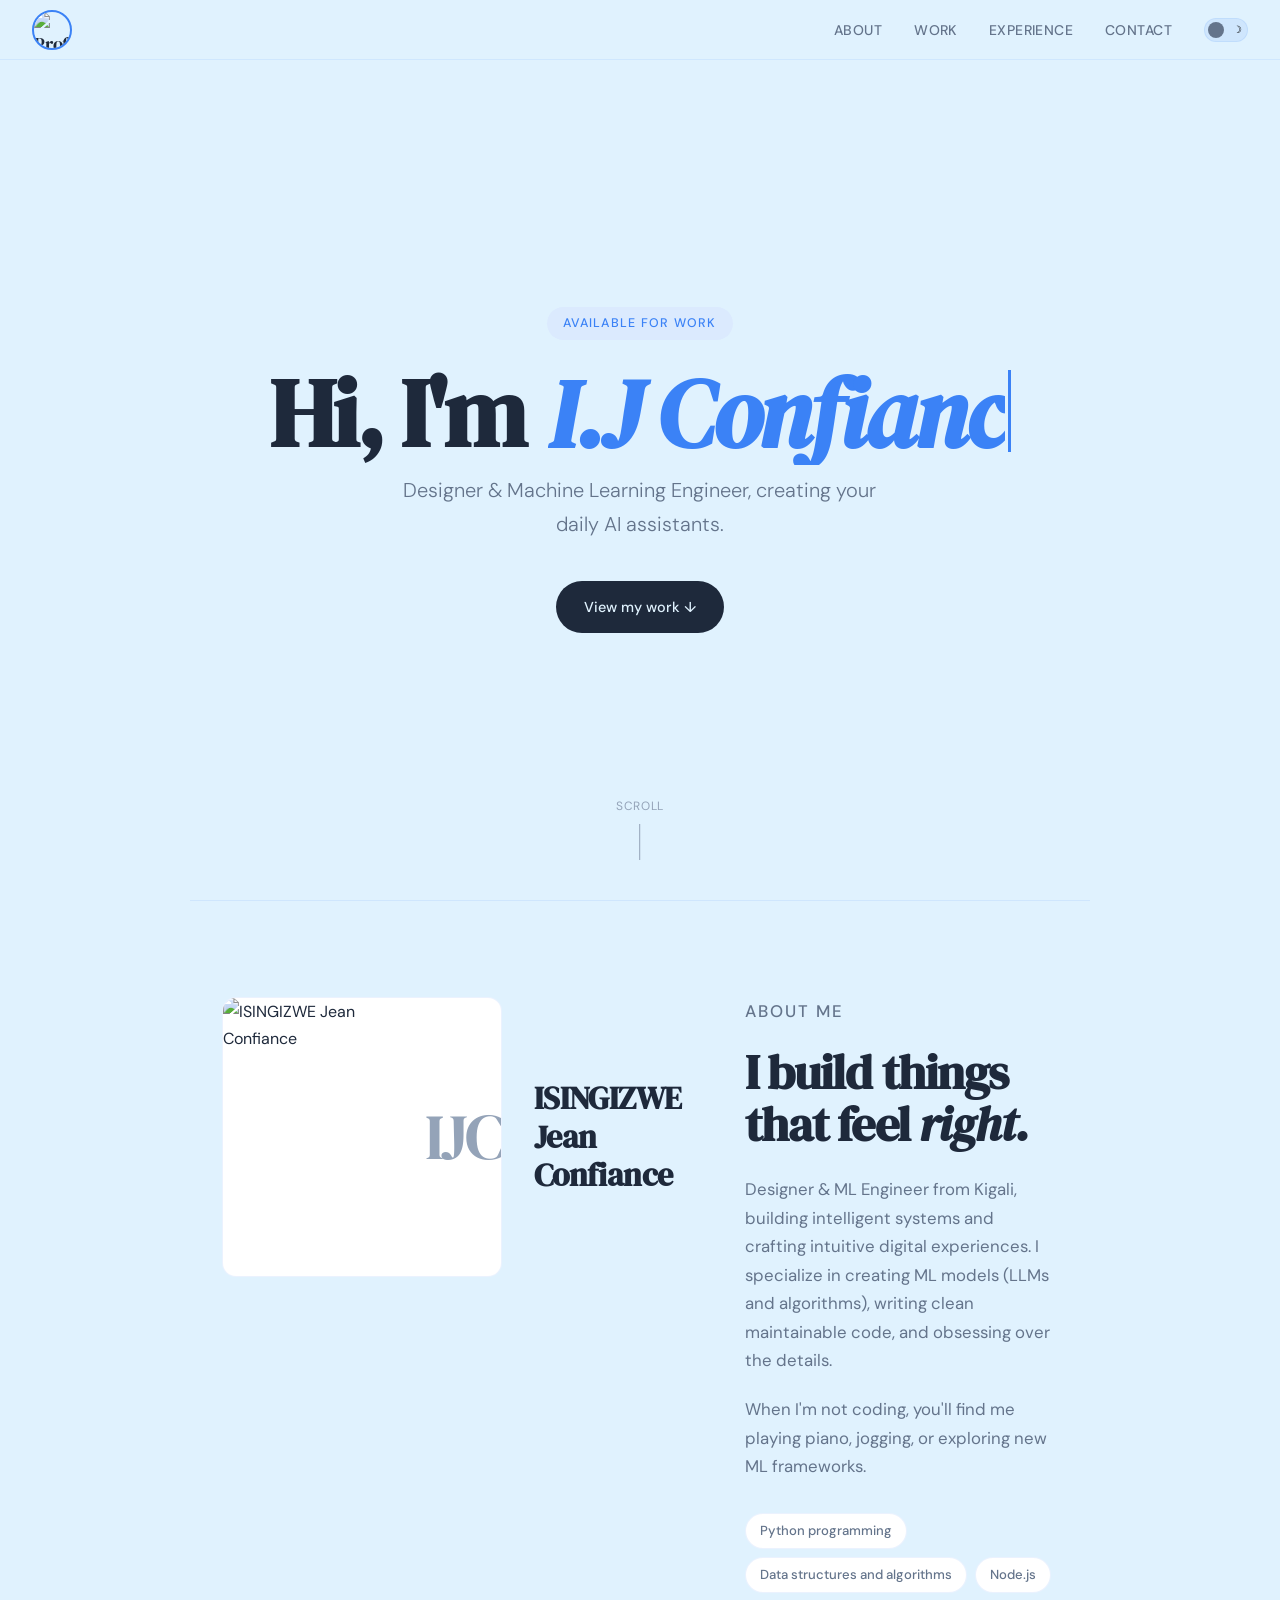
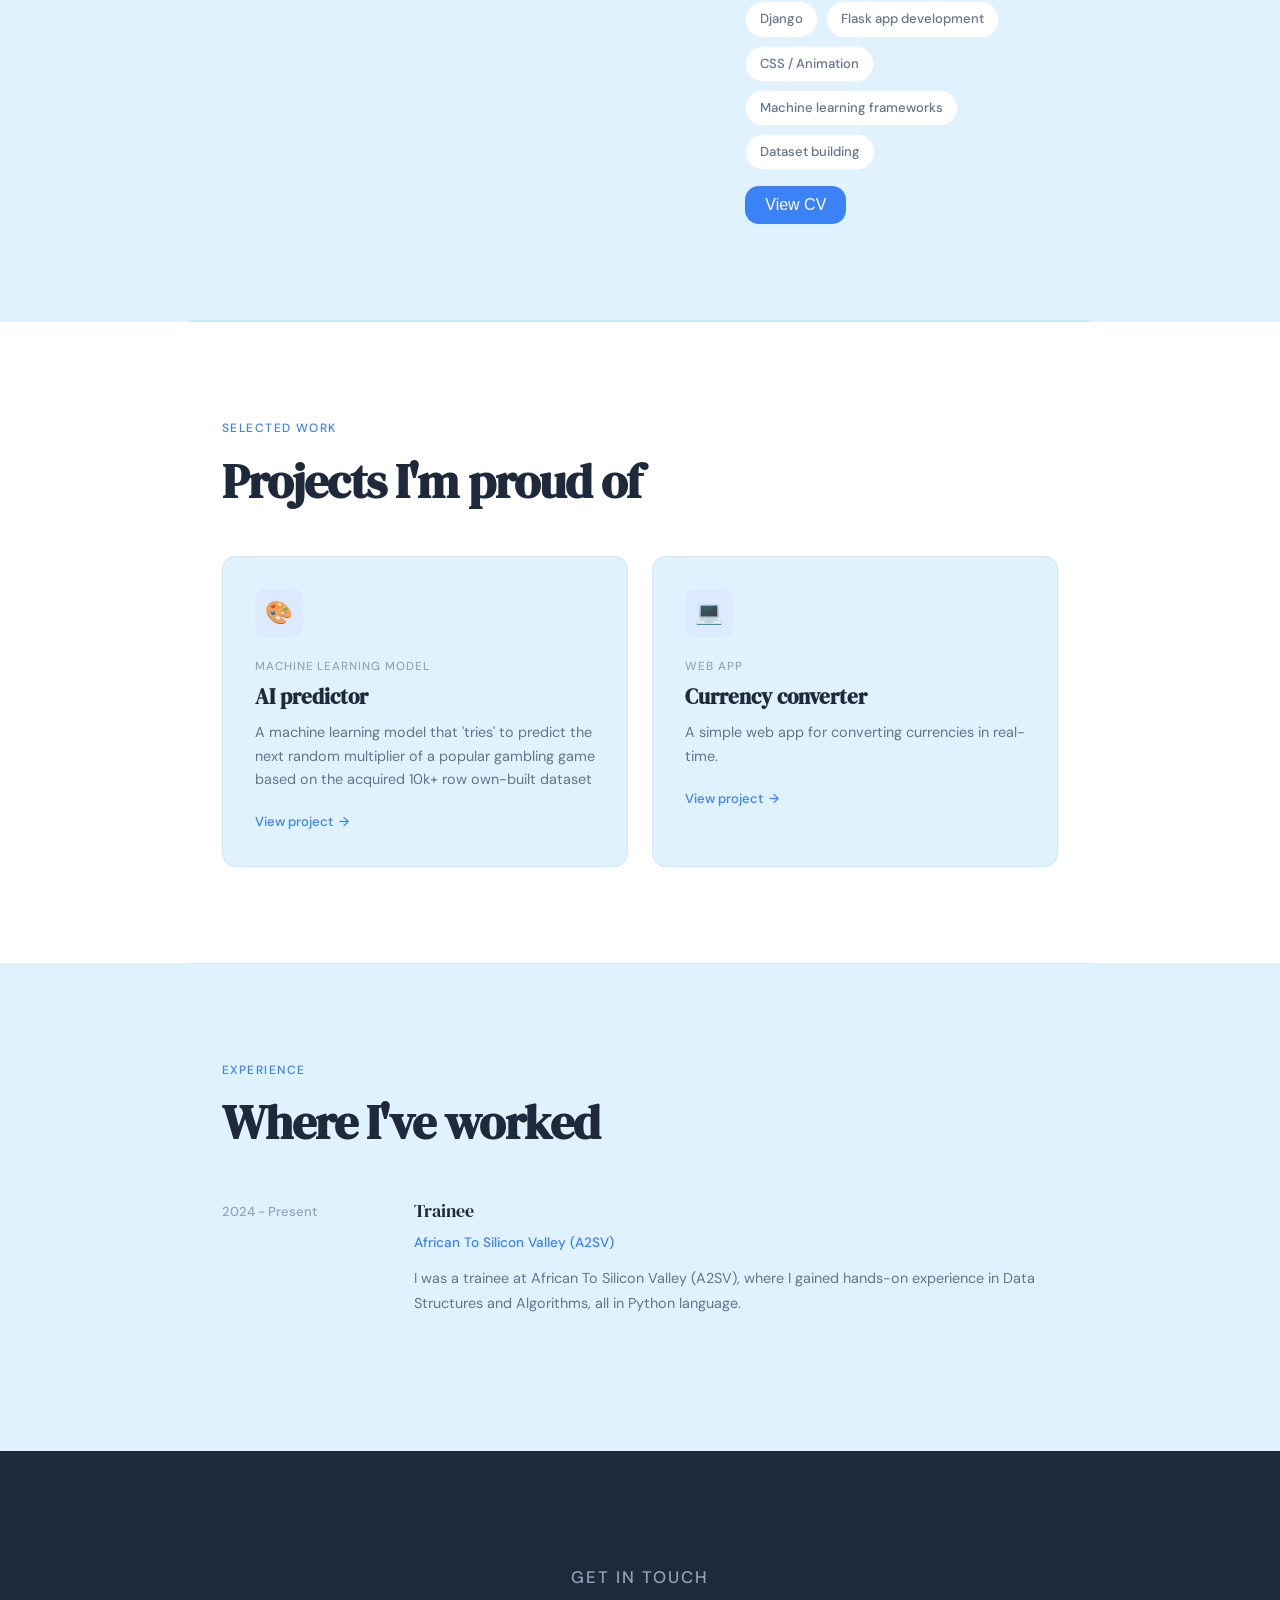
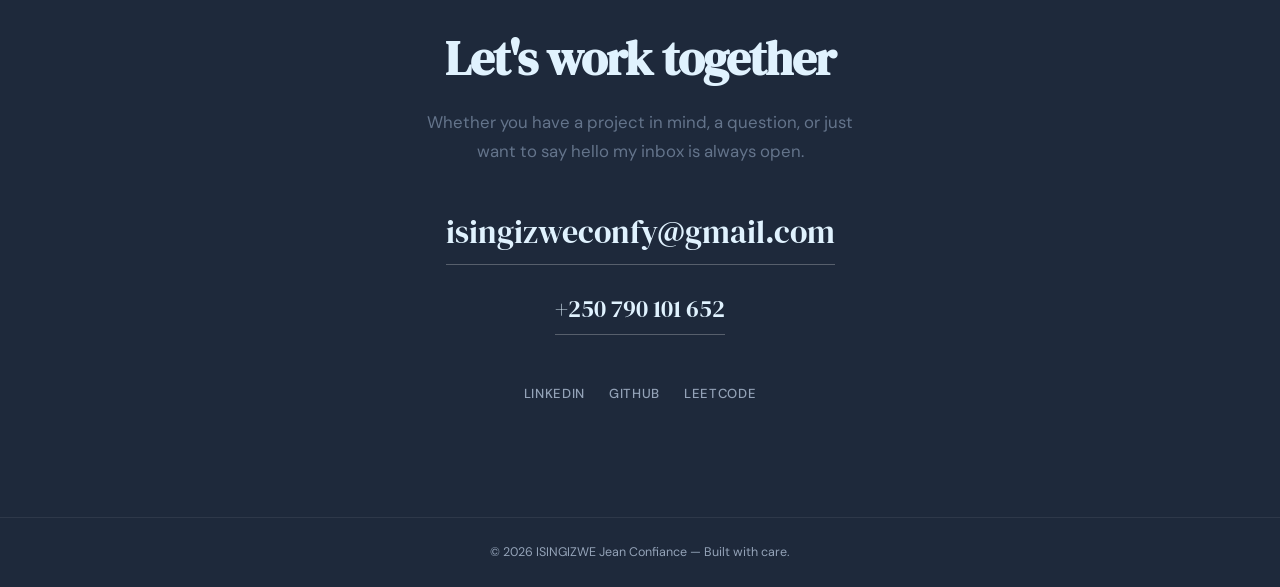
==== commit 701c98b0: "Updated the front end" ====
--- a/templates/index.html
+++ b/templates/index.html
@@ -16,7 +16,7 @@
   ══════════════════════════════════════ -->
   <nav>
     <a class="nav-logo" href="#hero">
-      <img src="/Jean Confiance_Photo.jpeg" alt="Profile" class="nav-profile-img">
+      <img src="/jean_confiance_photo.jpeg" alt="Profile" class="nav-profile-img">
     </a>
 
     <div class="nav-right">
@@ -73,7 +73,7 @@
       <div class="about-avatar">
         <div class="about-avatar-header">
           <div class="avatar-placeholder">
-            <img src="/Jean Confiance_Photo.jpeg" alt="ISINGIZWE Jean Confiance" style="width:100%;height:100%;object-fit:cover;">
+            <img src="/jean_confiance_photo.jpeg" alt="ISINGIZWE Jean Confiance" style="width:100%;height:100%;object-fit:cover;">
             <span class="avatar-initials">IJC</span>
           </div>
           <div class="avatar-name">
@@ -112,7 +112,11 @@
       <p class="section-label">Curriculum Vitae</p>
       <h2 class="section-title">My Professional Background</h2>
       <div class="cv-content">
-        <iframe src="/Resume.pdf" width="100%" height="600px" style="border: none;"></iframe>
+        <div class="cv-container">
+          <iframe src="/Resume.pdf" width="100%" height="600px" style="border: none;" type="application/pdf">
+            <p>Your browser doesn't support iframes. <a href="/Resume.pdf" target="_blank">Click here to view the PDF</a></p>
+          </iframe>
+        </div>
       </div>
     </div>
   </section>
--- a/scripts/style.css
+++ b/scripts/style.css
@@ -6,15 +6,15 @@
 
 /* ── LIGHT THEME (default) ── */
 :root {
-  --bg:           #F5F2EE;
-  --surface:      #FDFCFA;
-  --ink:          #1A1714;
-  --ink-muted:    #6B6560;
-  --ink-faint:    #A09C97;
-  --accent:       #C85A2E;
-  --accent-light: #F5E8E0;
-  --border:       rgba(26,23,20,0.10);
-  --nav-bg:       rgba(245,242,238,0.88);
+  --bg:           #E0F2FE;
+  --surface:      #FFFFFF;
+  --ink:          #1E293B;
+  --ink-muted:    #64748B;
+  --ink-faint:    #94A3B8;
+  --accent:       #3B82F6;
+  --accent-light: #DBEAFE;
+  --border:       rgba(59,130,246,0.10);
+  --nav-bg:       rgba(224,242,254,0.95);
   --serif:        'DM Serif Display', Georgia, serif;
   --sans:         'DM Sans', system-ui, sans-serif;
   --radius:       14px;
@@ -24,15 +24,15 @@
 
 /* ── DARK THEME ── */
 [data-theme="dark"] {
-  --bg:           #141210;
-  --surface:      #1C1917;
-  --ink:          #F0EDE8;
-  --ink-muted:    #A09C97;
-  --ink-faint:    #6B6560;
-  --accent:       #E07040;
-  --accent-light: #2A1A10;
-  --border:       rgba(240,237,232,0.10);
-  --nav-bg:       rgba(20,18,16,0.88);
+  --bg:           #0F172A;
+  --surface:      #1E293B;
+  --ink:          #F1F5F9;
+  --ink-muted:    #CBD5E1;
+  --ink-faint:    #64748B;
+  --accent:       #60A5FA;
+  --accent-light: #1E40AF;
+  --border:       rgba(96,165,250,0.15);
+  --nav-bg:       rgba(15,23,42,0.95);
 }
 
 html { scroll-behavior: smooth; }
@@ -486,7 +486,7 @@
   padding-bottom: 4px;
   transition: border-color 0.2s, color 0.2s;
 }
-.contact-email:hover { border-color: var(--accent); color: #f5c4a8; }
+.contact-email:hover { border-color: var(--accent); color: var(--accent); }
 
 .contact-methods {
   display: flex;
@@ -506,7 +506,7 @@
   padding-bottom: 4px;
   transition: border-color 0.2s, color 0.2s;
 }
-.contact-phone:hover { border-color: var(--accent); color: #f5c4a8; }
+.contact-phone:hover { border-color: var(--accent); color: var(--accent); }
 
 .social-row {
   display: flex; justify-content: center; gap: 1.5rem; flex-wrap: wrap;
@@ -767,4 +767,12 @@
   width: 100%;
   height: 600px;
   display: block;
-}
+  border: 1px solid var(--border);
+  border-radius: var(--radius);
+}
+
+.cv-content iframe {
+  width: 100%;
+  height: 600px;
+  display: block;
+}
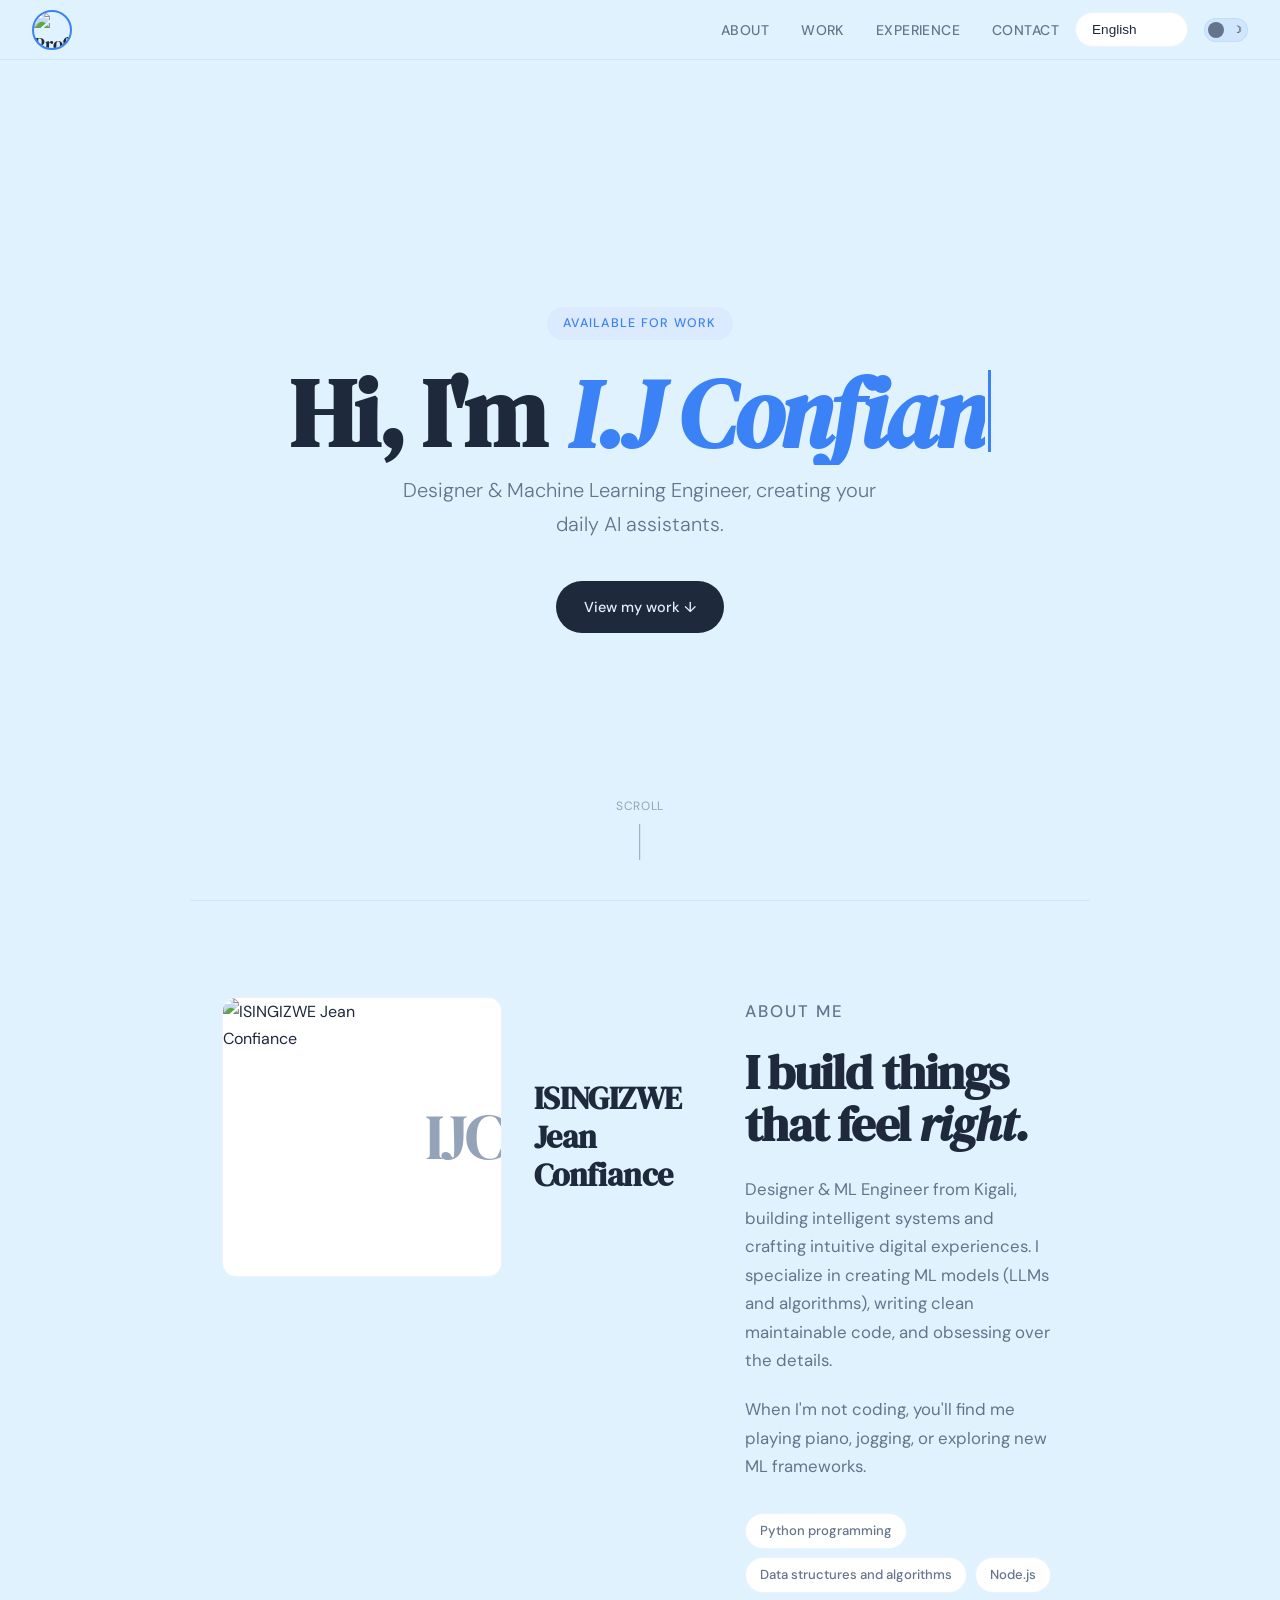
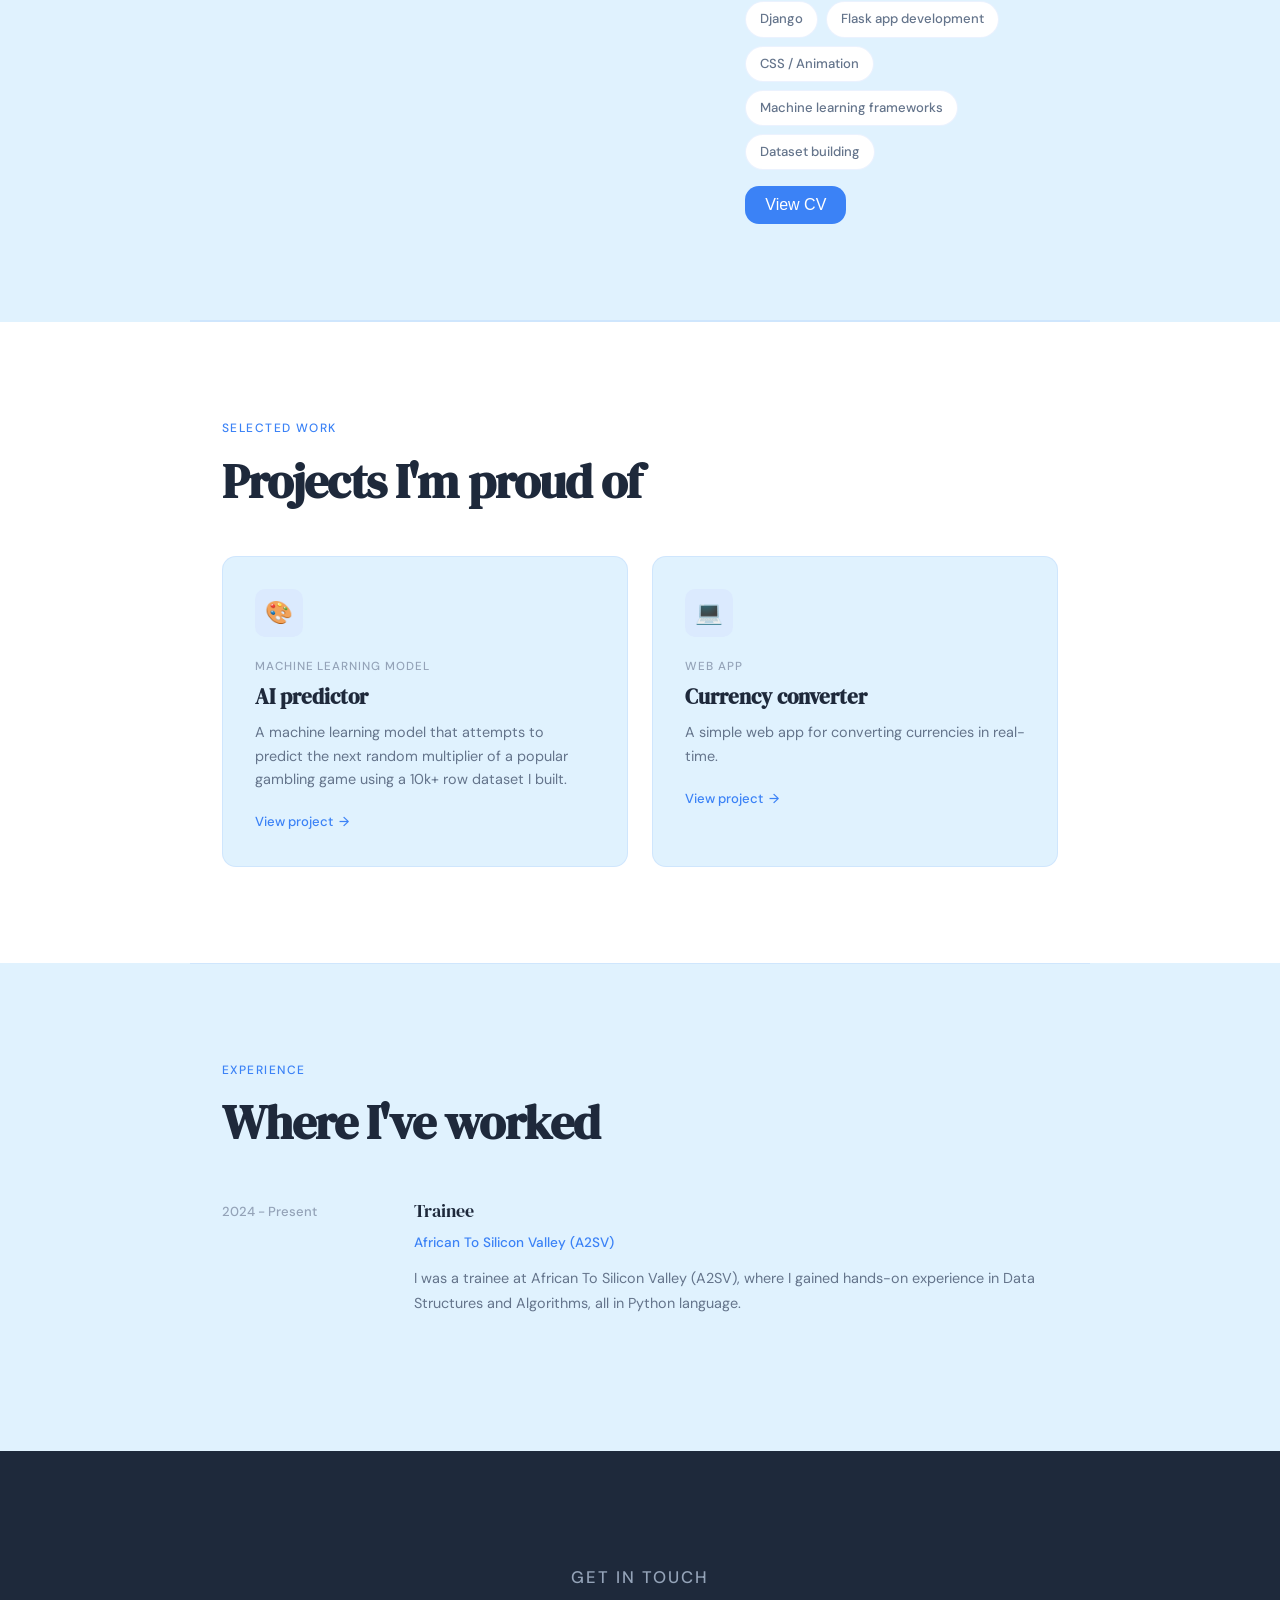
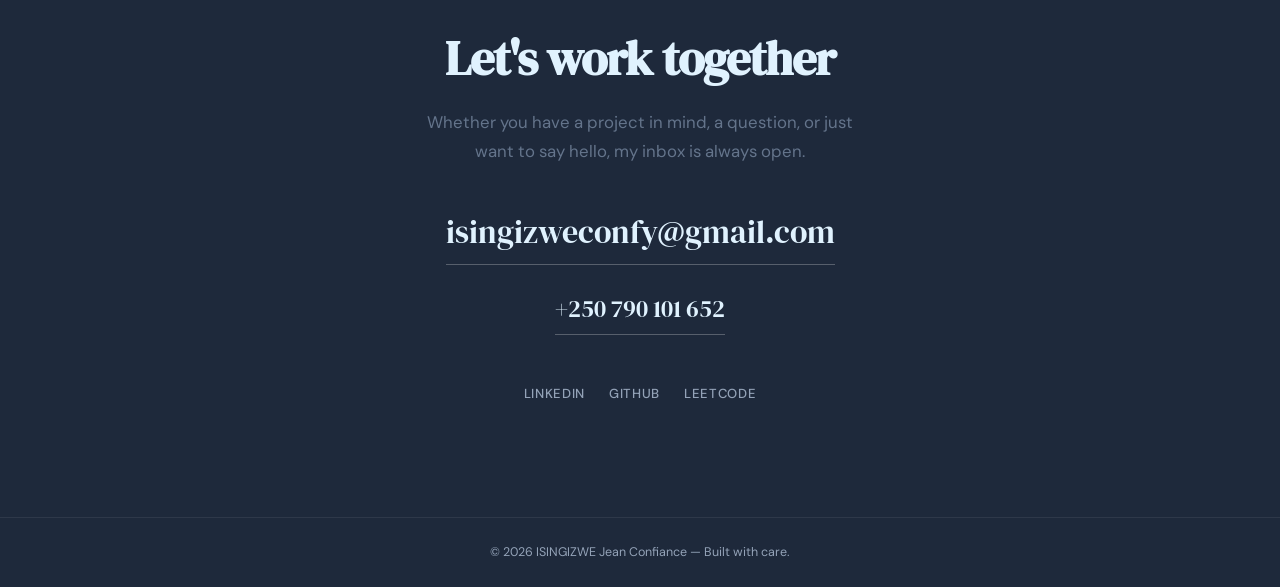
==== commit f4dfebb6: "Updated our front-end" ====
--- a/templates/index.html
+++ b/templates/index.html
@@ -21,11 +21,21 @@
 
     <div class="nav-right">
       <ul class="nav-links">
-        <li><a href="#about">About</a></li>
-        <li><a href="#work">Work</a></li>
-        <li><a href="#experience">Experience</a></li>
-        <li><a href="#contact">Contact</a></li>
+        <li><a data-i18n="nav_about" href="#about">About</a></li>
+        <li><a data-i18n="nav_work" href="#work">Work</a></li>
+        <li><a data-i18n="nav_experience" href="#experience">Experience</a></li>
+        <li><a data-i18n="nav_contact" href="#contact">Contact</a></li>
       </ul>
+
+      <div class="language-switcher">
+        <label class="visually-hidden" for="language-select">Language</label>
+        <select id="language-select" class="language-select" aria-label="Select language">
+          <option value="en">English</option>
+          <option value="fr">Français</option>
+          <option value="rw">Kinyarwanda</option>
+          <option value="sw">Kiswahili</option>
+        </select>
+      </div>
 
       <!-- Dark / Light toggle -->
       <button class="theme-toggle" id="theme-toggle" aria-label="Switch theme">
@@ -42,21 +52,21 @@
   ══════════════════════════════════════ -->
   <section id="hero">
     <div>
-      <div class="hero-badge">Available for work</div>
+      <div class="hero-badge" data-i18n="badge_available">Available for work</div>
 
       <!-- Typewriter heading -->
       <h1 class="hero-name">
-        <span class="static-word">Hi,&nbsp;I'm</span>
+        <span class="static-word" data-i18n="hero_greeting">Hi,&nbsp;I'm</span>
         <span class="typewriter-wrap">
           <span class="typewriter-text" id="typewriter-text"></span>
           <span class="typewriter-cursor" aria-hidden="true"></span>
         </span>
       </h1>
 
-      <p class="hero-tagline">
+      <p class="hero-tagline" data-i18n="hero_tagline">
         Designer &amp; Machine Learning Engineer, creating your daily AI assistants.
       </p>
-      <a href="#work" class="hero-cta">View my work ↓</a>
+      <a href="#work" class="hero-cta" data-i18n="hero_cta">View my work ↓</a>
     </div>
 
     <a href="#about" class="hero-scroll">Scroll</a>
@@ -83,10 +93,10 @@
       </div>
 
       <div class="about-body">
-        <p class="section-label">About me</p>
-        <h2 class="section-title">I build things<br />that feel <em>right.</em></h2>
-        <p>Designer & ML Engineer from Kigali, building intelligent systems and crafting intuitive digital experiences. I specialize in creating ML models (LLMs and algorithms), writing clean maintainable code, and obsessing over the details.</p>
-        <p>When I'm not coding, you'll find me playing piano, jogging, or exploring new ML frameworks.</p>
+        <p class="section-label" data-i18n="about_label">About me</p>
+        <h2 class="section-title" data-i18n="about_title">I build things<br />that feel <em>right.</em></h2>
+        <p data-i18n="about_p1">Designer & ML Engineer from Kigali, building intelligent systems and crafting intuitive digital experiences. I specialize in creating ML models (LLMs and algorithms), writing clean maintainable code, and obsessing over the details.</p>
+        <p data-i18n="about_p2">When I'm not coding, you'll find me playing piano, jogging, or exploring new ML frameworks.</p>
         <div class="skills-row">
           <span class="skill-tag">Python programming</span>
           <span class="skill-tag">Data structures and algorithms</span>
@@ -99,7 +109,7 @@
           
         </div>
         <div class="cv-button-container">
-          <button id="cv-button" class="cv-button">View CV</button>
+          <button id="cv-button" class="cv-button" data-i18n="cv_button">View CV</button>
         </div>
       </div>
     </div>
@@ -109,8 +119,8 @@
 
   <section id="cv" class="cv-section hidden">
     <div class="inner fade-in">
-      <p class="section-label">Curriculum Vitae</p>
-      <h2 class="section-title">My Professional Background</h2>
+      <p class="section-label" data-i18n="cv_label">Curriculum Vitae</p>
+      <h2 class="section-title" data-i18n="cv_title">My Professional Background</h2>
       <div class="cv-content">
         <div class="cv-container">
           <iframe src="/Resume.pdf" width="100%" height="600px" style="border: none;" type="application/pdf">
@@ -129,25 +139,25 @@
   ══════════════════════════════════════ -->
   <div id="work">
     <div class="inner">
-      <p class="section-label fade-in">Selected work</p>
-      <h2 class="section-title fade-in">Projects I'm proud of</h2>
+      <p class="section-label fade-in" data-i18n="work_label">Selected work</p>
+      <h2 class="section-title fade-in" data-i18n="work_title">Projects I'm proud of</h2>
 
       <div class="projects-grid">
 
         <a class="project-card fade-in" href="https://github.com/Confy-Code/Confy_Aviator_predictor.git" target="_blank">
           <div class="project-icon">🎨</div>
-          <p class="project-type">Machine Learning model</p>
+          <p class="project-type" data-i18n="project_type_ml">Machine Learning model</p>
           <h3 class="project-name">AI predictor</h3>
-          <p class="project-desc">A machine learning model that 'tries' to predict the next random multiplier of a popular gambling game based on the acquired 10k+ row own-built dataset</p>
-          <span class="project-link">View project</span>
+          <p class="project-desc" data-i18n="project_desc_ai">A machine learning model that 'tries' to predict the next random multiplier of a popular gambling game based on the acquired 10k+ row own-built dataset</p>
+          <span class="project-link" data-i18n="project_link">View project</span>
         </a>
 
         <a class="project-card fade-in" href="https://confy-currency-converter.onrender.com/" target="_blank">
           <div class="project-icon">💻</div>
-          <p class="project-type">Web App</p>
+          <p class="project-type" data-i18n="project_type_web">Web App</p>
           <h3 class="project-name">Currency converter</h3>
-          <p class="project-desc">A simple web app for converting currencies in real-time.</p>
-          <span class="project-link">View project</span>
+          <p class="project-desc" data-i18n="project_desc_cc">A simple web app for converting currencies in real-time.</p>
+          <span class="project-link" data-i18n="project_link">View project</span>
         </a>
 
       </div>
@@ -161,17 +171,17 @@
        EXPERIENCE
   ══════════════════════════════════════ -->
   <section id="experience">
-    <p class="section-label fade-in">Experience</p>
-    <h2 class="section-title fade-in">Where I've worked</h2>
+    <p class="section-label fade-in" data-i18n="experience_label">Experience</p>
+    <h2 class="section-title fade-in" data-i18n="experience_title">Where I've worked</h2>
 
     <div class="timeline fade-in">
 
       <div class="timeline-item">
         <span class="timeline-date">2024 - Present</span>
         <div>
-          <p class="timeline-role">Trainee</p>
-          <p class="timeline-company">African To Silicon Valley (A2SV)</p>
-          <p class="timeline-detail">I was a trainee at African To Silicon Valley (A2SV), where I gained hands-on experience in Data Structures and Algorithms, all in Python language.</p>
+          <p class="timeline-role" data-i18n="experience_role">Trainee</p>
+          <p class="timeline-company" data-i18n="experience_company">African To Silicon Valley (A2SV)</p>
+          <p class="timeline-detail" data-i18n="experience_detail">I was a trainee at African To Silicon Valley (A2SV), where I gained hands-on experience in Data Structures and Algorithms, all in Python language.</p>
         </div>
       </div>
 
@@ -184,17 +194,17 @@
   ══════════════════════════════════════ -->
   <div id="contact">
     <div class="inner fade-in">
-      <p class="section-label">Get in touch</p>
-      <h2 class="section-title">Let's work together</h2>
-      <p>Whether you have a project in mind, a question, or just want to say hello my inbox is always open.</p>
+      <p class="section-label" data-i18n="contact_label">Get in touch</p>
+      <h2 class="section-title" data-i18n="contact_title">Let's work together</h2>
+      <p data-i18n="contact_paragraph">Whether you have a project in mind, a question, or just want to say hello my inbox is always open.</p>
       <div class="contact-methods">
         <a class="contact-email" href="https://mail.google.com/mail/?view=cm&fs=1&to=isingizweconfy@gmail.com" target="_blank">isingizweconfy@gmail.com</a>
         <a class="contact-phone">+250 790 101 652</a>
       </div>
       <div class="social-row">
-        <a class="social-link" href="https://www.linkedin.com/in/isingizwe-j-confiance-118346249/" target="_blank">LinkedIn</a>
-        <a class="social-link" href="https://github.com/Confy-Code" target="_blank">GitHub</a>
-        <a class="social-link" href="https://leetcode.com/u/Confy-Code/" target="_blank">LeetCode</a>
+        <a class="social-link" href="https://www.linkedin.com/in/isingizwe-j-confiance-118346249/" target="_blank" data-i18n="contact_linkedin">LinkedIn</a>
+        <a class="social-link" href="https://github.com/Confy-Code" target="_blank" data-i18n="contact_github">GitHub</a>
+        <a class="social-link" href="https://leetcode.com/u/Confy-Code/" target="_blank" data-i18n="contact_leetcode">LeetCode</a>
       </div>
     </div>
   </div>
@@ -203,7 +213,7 @@
   <!-- ══════════════════════════════════════
        FOOTER
   ══════════════════════════════════════ -->
-  <footer>
+  <footer data-i18n="footer_text">
     © 2026 ISINGIZWE Jean Confiance — Built with care.
   </footer>
 
--- a/scripts/style.css
+++ b/scripts/style.css
@@ -86,7 +86,42 @@
 }
 
 .nav-right {
-  display: flex; align-items: center; gap: 2rem;
+  display: flex; align-items: center; gap: 1rem;
+}
+
+.language-switcher {
+  display: flex;
+  align-items: center;
+}
+
+.language-select {
+  appearance: none;
+  border: 1px solid var(--border);
+  background: var(--surface);
+  color: var(--ink);
+  border-radius: 999px;
+  padding: 0.55rem 1rem;
+  font-size: 0.85rem;
+  font-weight: 500;
+  cursor: pointer;
+  transition: var(--transition);
+}
+
+.language-select:focus-visible {
+  outline: 2px solid var(--accent);
+  outline-offset: 2px;
+}
+
+.visually-hidden {
+  position: absolute;
+  width: 1px;
+  height: 1px;
+  padding: 0;
+  margin: -1px;
+  overflow: hidden;
+  clip: rect(0, 0, 0, 0);
+  white-space: nowrap;
+  border: 0;
 }
 
 .nav-links { display: flex; gap: 2rem; list-style: none; }
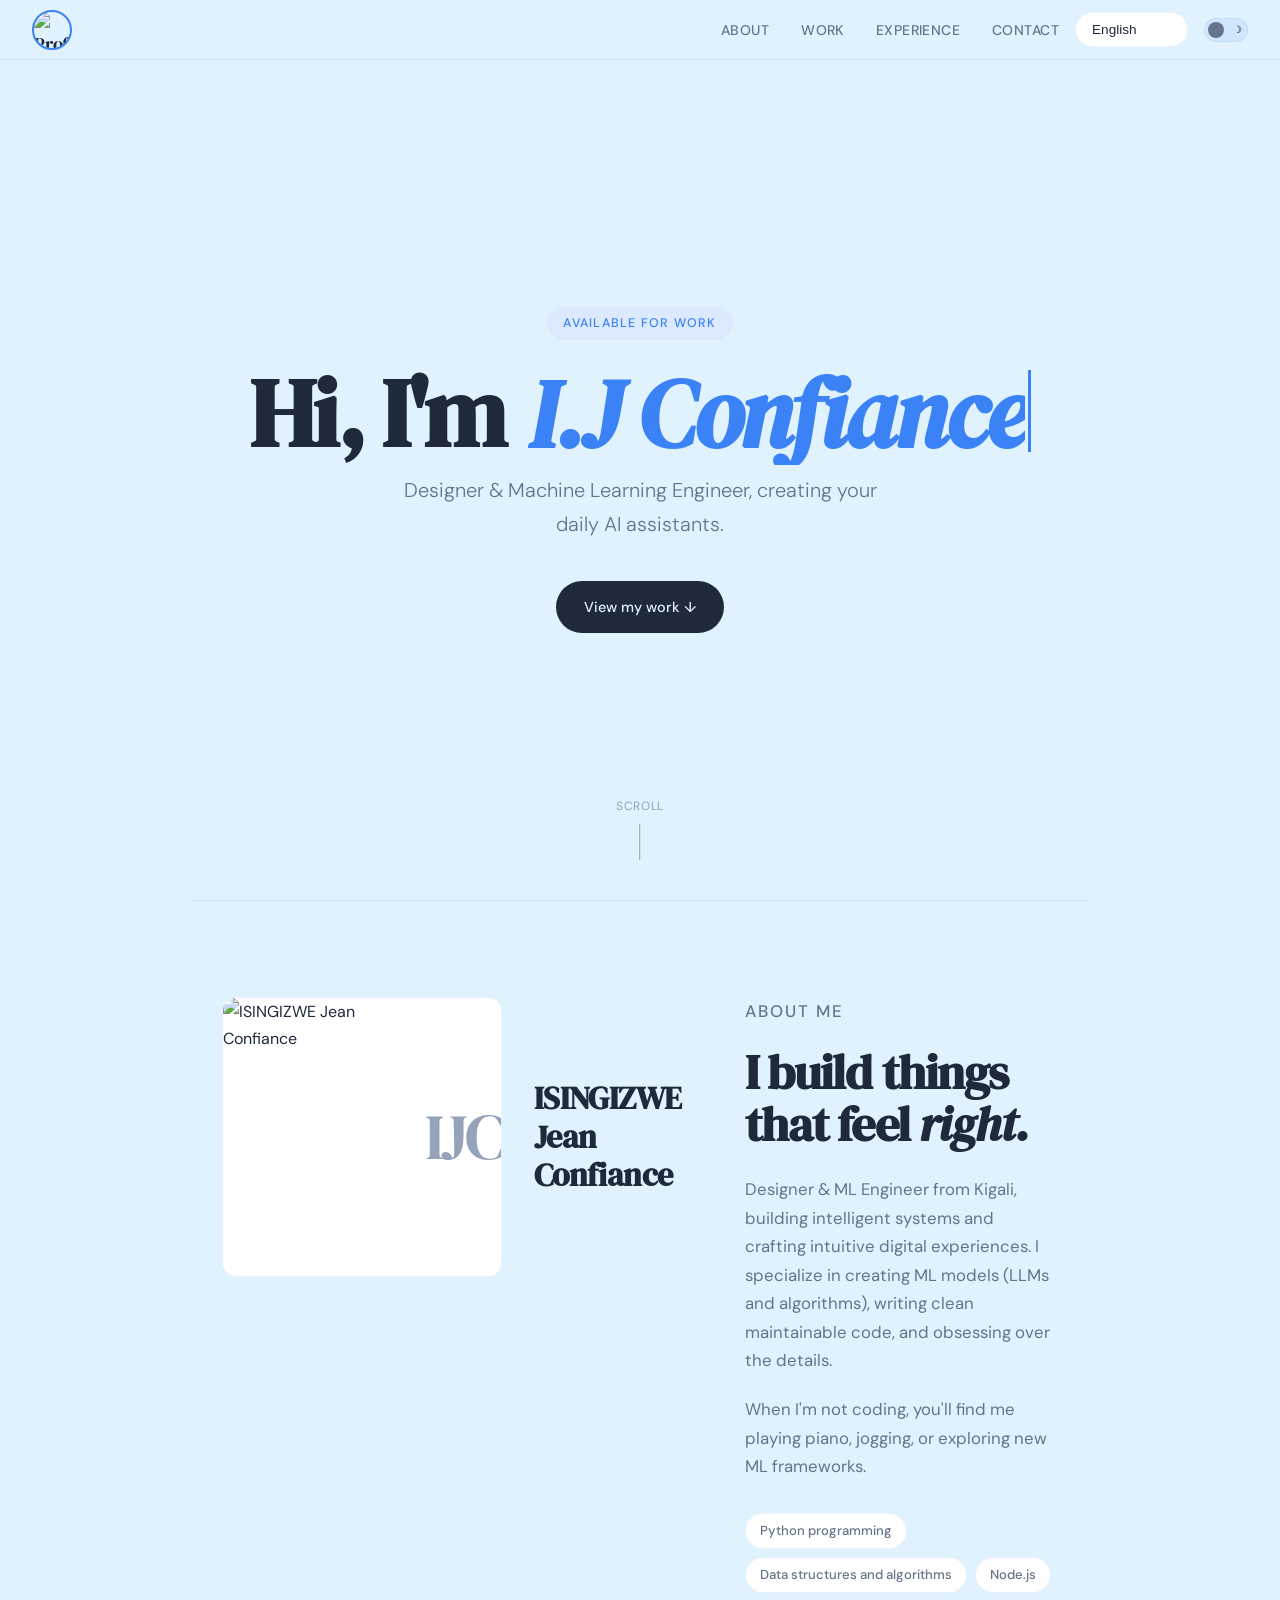
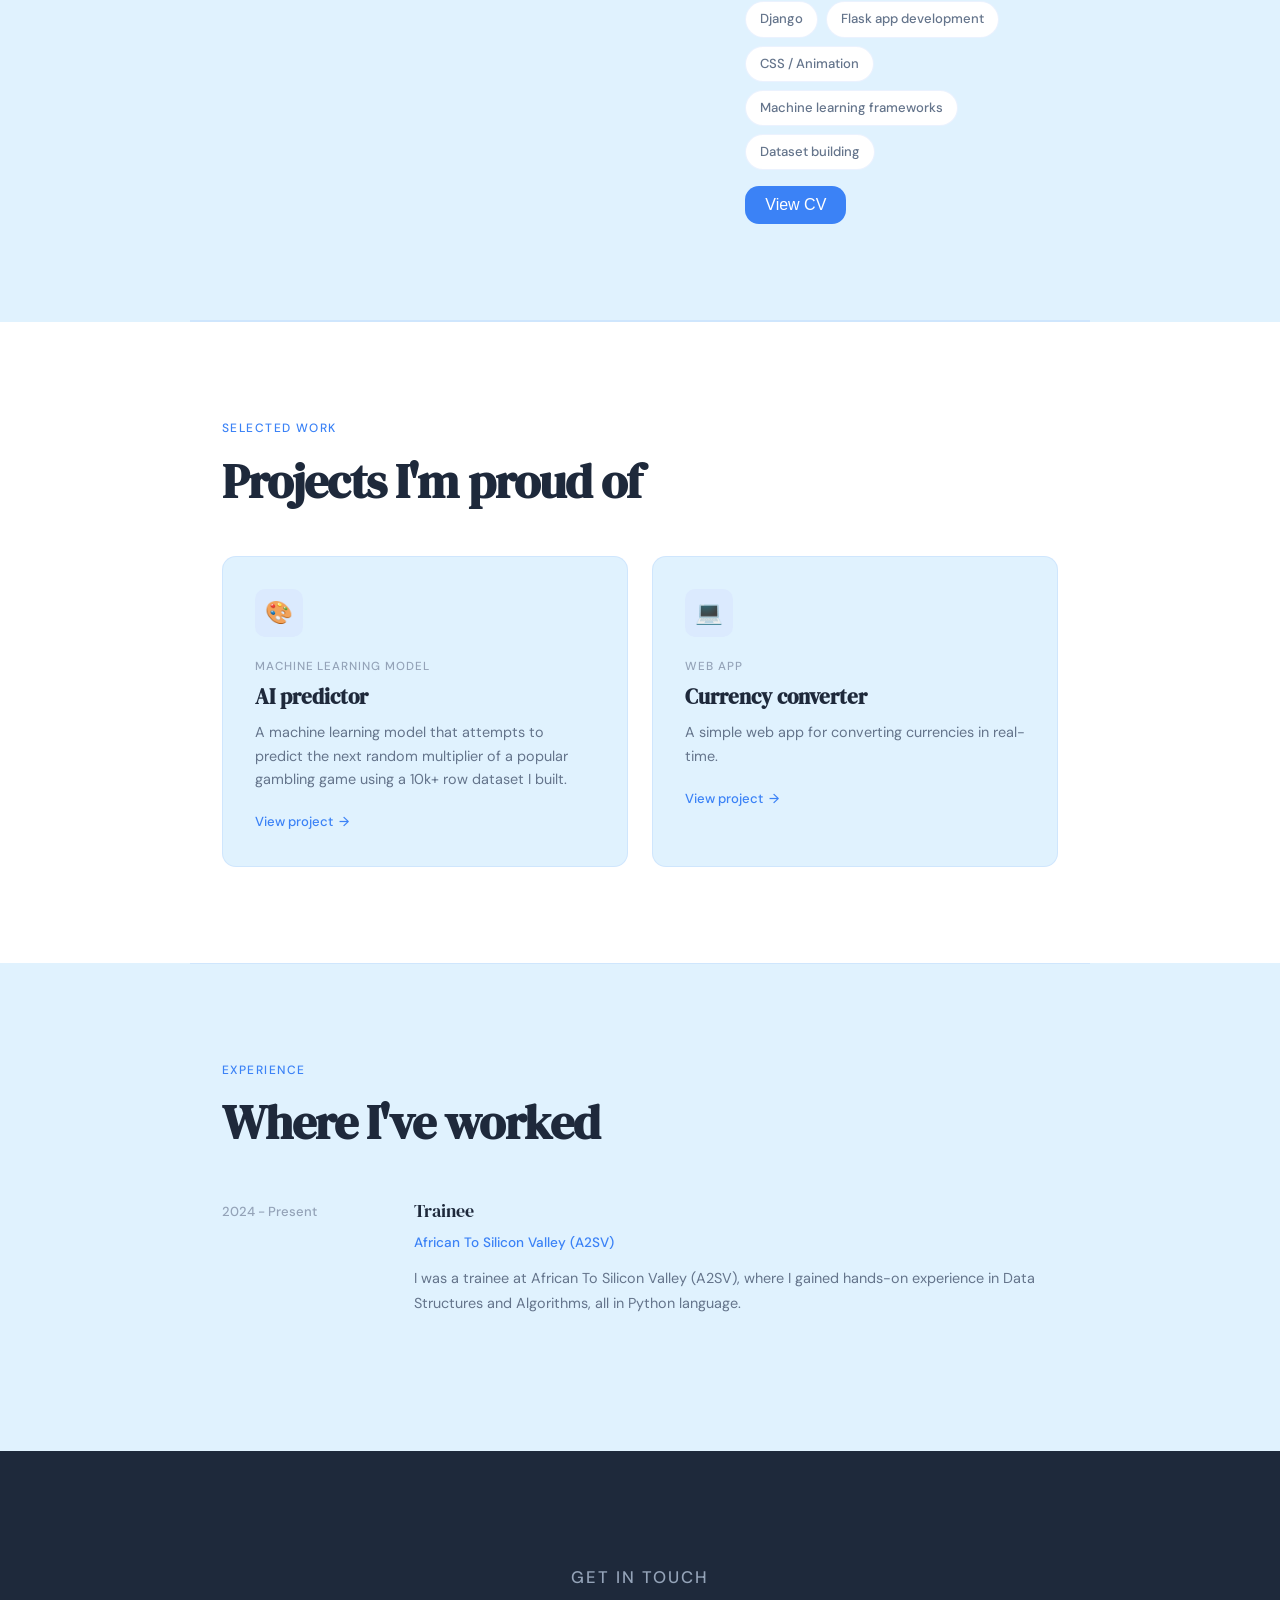
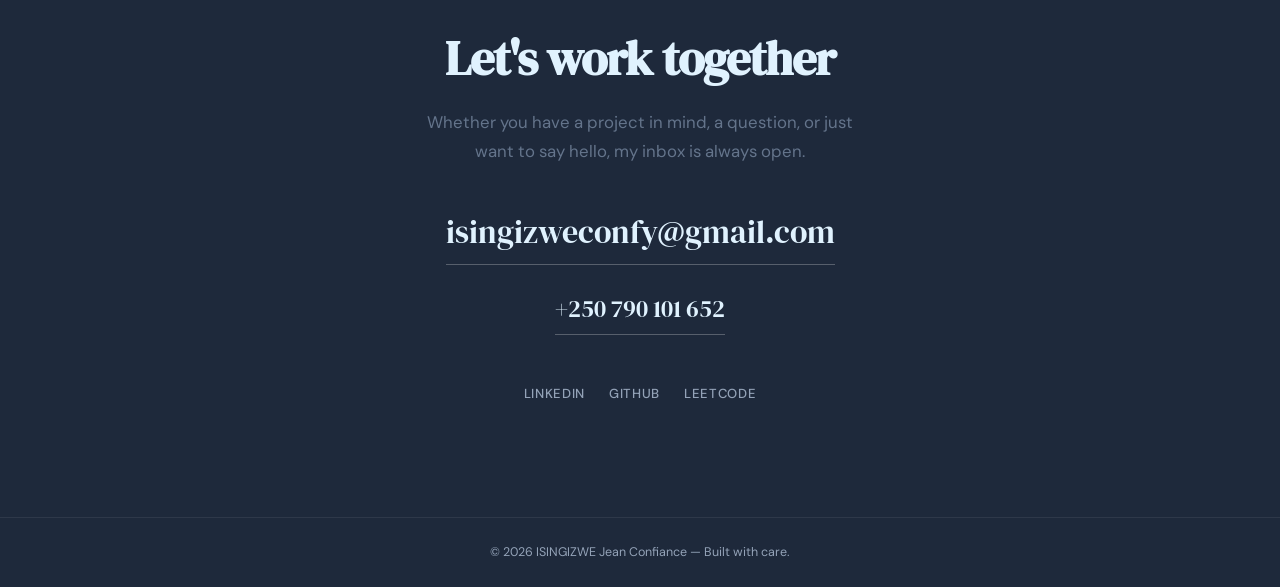
==== commit 87011a67: "Improve mobile nav layout - hide nav links and compress elements for small screens" ====
--- a/templates/index.html
+++ b/templates/index.html
@@ -194,8 +194,8 @@
   ══════════════════════════════════════ -->
   <div id="contact">
     <div class="inner fade-in">
-      <p class="section-label" data-i18n="contact_label">Get in touch</p>
-      <h2 class="section-title" data-i18n="contact_title">Let's work together</h2>
+      <p class="section-label">Get in touch</p>
+      <h2 class="section-title">Let's work together</h2>
       <p data-i18n="contact_paragraph">Whether you have a project in mind, a question, or just want to say hello my inbox is always open.</p>
       <div class="contact-methods">
         <a class="contact-email" href="https://mail.google.com/mail/?view=cm&fs=1&to=isingizweconfy@gmail.com" target="_blank">isingizweconfy@gmail.com</a>
--- a/scripts/style.css
+++ b/scripts/style.css
@@ -586,7 +586,7 @@
 @media (max-width: 768px) {
   /* NAV */
   nav {
-    padding: 0 1rem;
+    padding: 0 0.75rem;
     height: 56px;
   }
 
@@ -600,16 +600,21 @@
   }
 
   .nav-links {
-    gap: 1rem;
+    gap: 0.8rem;
   }
 
   .nav-links a {
+    font-size: 0.7rem;
+    letter-spacing: 0.01em;
+  }
+
+  .nav-right {
+    gap: 0.6rem;
+  }
+
+  .language-select {
+    padding: 0.45rem 0.7rem;
     font-size: 0.75rem;
-    letter-spacing: 0.02em;
-  }
-
-  .nav-right {
-    gap: 1rem;
   }
 
   /* HERO */
@@ -701,7 +706,12 @@
 @media (max-width: 480px) {
   /* EXTRA SMALL SCREENS */
   nav {
-    padding: 0 0.75rem;
+    padding: 0 0.5rem;
+    height: 52px;
+  }
+
+  .nav-logo {
+    flex: 1;
   }
 
   .nav-profile-img {
@@ -709,12 +719,32 @@
     height: 32px;
   }
 
+  .nav-right {
+    gap: 0.4rem;
+  }
+
   .nav-links {
-    gap: 0.75rem;
-  }
-
-  .nav-links a {
+    display: none;
+  }
+
+  .language-select {
+    padding: 0.4rem 0.6rem;
     font-size: 0.7rem;
+  }
+
+  .theme-toggle {
+    width: 40px;
+    height: 22px;
+  }
+
+  .theme-toggle .toggle-thumb {
+    width: 14px;
+    height: 14px;
+    top: 4px;
+  }
+
+  [data-theme="dark"] .theme-toggle .toggle-thumb {
+    transform: translateX(18px);
   }
 
   .hero-name {
